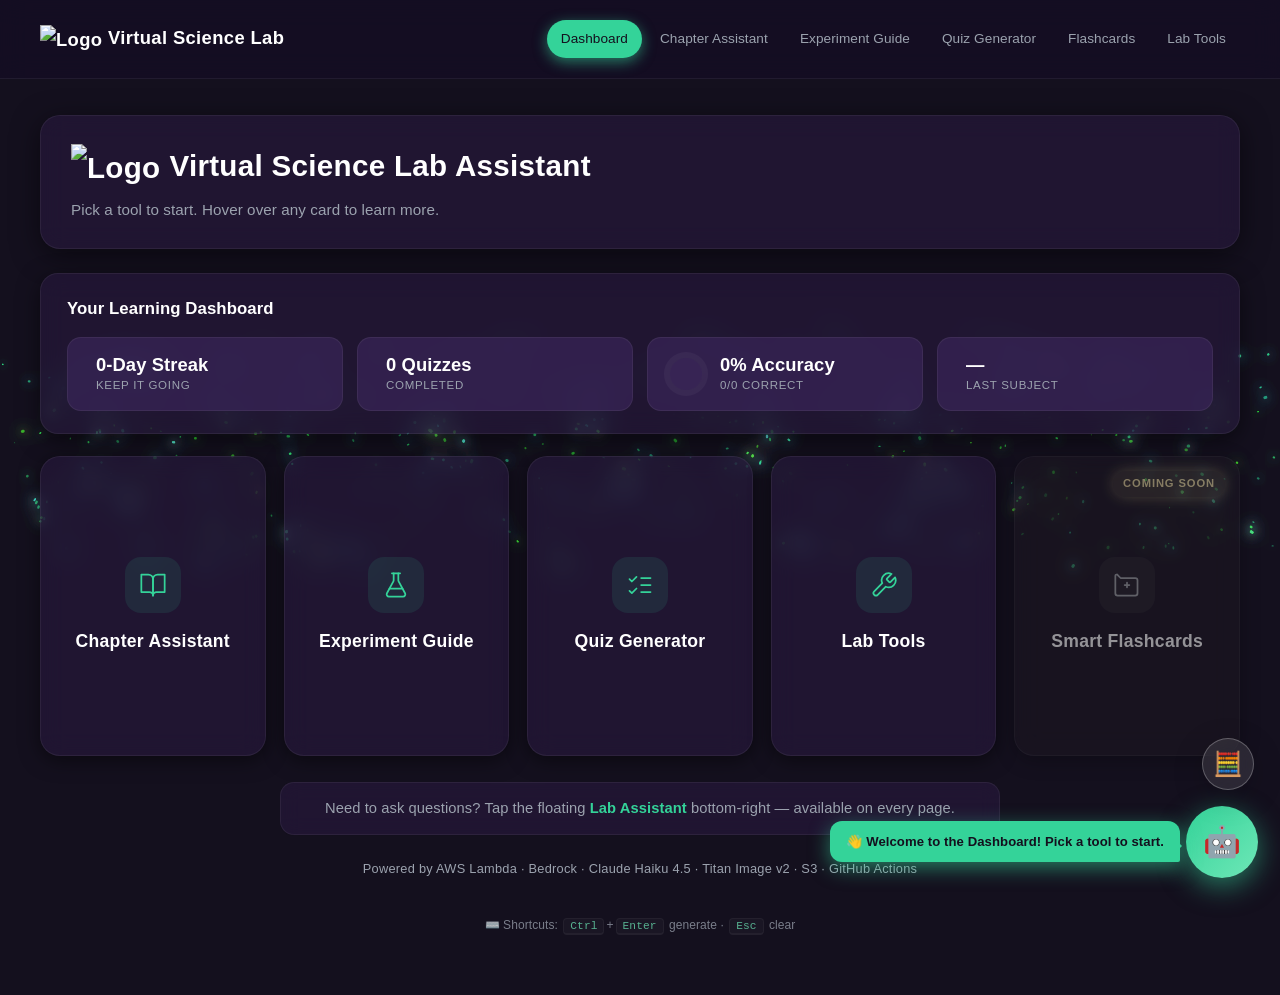
==== frontend/index.html @ 5e99f207 "litte bit changing" ====
<!DOCTYPE html>
<html lang="en">
<head>
  <meta charset="UTF-8" />
  <meta name="viewport" content="width=device-width, initial-scale=1.0" />
  <title>Virtual Science Lab Assistant</title>
  <meta name="description" content="AI-powered science learning companion for Biology, Chemistry, Physics, and General Science." />
  <link rel="icon" href="LOGO.png" />
  <link rel="stylesheet" href="styles.css" />
  <link rel="stylesheet" href="global-chat.css" />
  <link rel="stylesheet" href="toolkit.css" />
  <link rel="stylesheet" href="flashcards.css" />
</head>
<body>

  <nav class="navbar">
    <div class="nav-inner">
      <a class="brand" href="welcome.html"><img src="LOGO.png" alt="Logo" style="height:1.5em;vertical-align:middle;margin-right:0.3em" />Virtual Science Lab</a>
      <div class="nav-links">
        <a class="nav-link active" href="index.html">Dashboard</a>
        <a class="nav-link" href="chapter.html">Chapter Assistant</a>
        <a class="nav-link" href="experiment.html">Experiment Guide</a>
        <a class="nav-link" href="quiz.html">Quiz Generator</a>
        <a class="nav-link" href="flashcards.html">Flashcards</a>
        <a class="nav-link" href="lab-tools.html">Lab Tools</a>
      </div>
    </div>
  </nav>

  <main class="page">
    <div class="page-header">
      <h1><img src="LOGO.png" alt="Logo" style="height:1.5em;vertical-align:middle;margin-right:0.3em" />Virtual Science Lab Assistant</h1>
      <p>Pick a tool to start. Hover over any card to learn more.</p>
    </div>

    <section class="progress-dashboard" id="progressDashboard"></section>

    <div class="tile-grid tile-grid-row">
      <a class="tile" href="chapter.html" data-desc="Generate a structured overview of the main chapters in Biology, Chemistry, Physics, or General Science.">
        <div class="tile-icon">
          <svg viewBox="0 0 24 24"><path d="M2 3h6a4 4 0 0 1 4 4v14a3 3 0 0 0-3-3H2z"/><path d="M22 3h-6a4 4 0 0 0-4 4v14a3 3 0 0 1 3-3h7z"/></svg>
        </div>
        <h3>Chapter Assistant</h3>
        <p></p>
      </a>

      <a class="tile" href="experiment.html" data-desc="Get a complete experiment guide with safety briefing. Optionally upload a reference document.">
        <div class="tile-icon">
          <svg viewBox="0 0 24 24"><path d="M14 2v6a2 2 0 0 0 .245.96l5.51 10.08A2 2 0 0 1 18 22H6a2 2 0 0 1-1.755-2.96l5.51-10.08A2 2 0 0 0 10 8V2"/><path d="M6.453 15h11.094"/><path d="M8.5 2h7"/></svg>
        </div>
        <h3>Experiment Guide</h3>
        <p></p>
      </a>

      <a class="tile" href="quiz.html" data-desc="AI-generated quizzes with outline refinement, strict JSON questions, and interactive grading.">
        <div class="tile-icon">
          <svg viewBox="0 0 24 24"><path d="m3 17 2 2 4-4"/><path d="m3 7 2 2 4-4"/><path d="M13 6h8"/><path d="M13 12h8"/><path d="M13 18h8"/></svg>
        </div>
        <h3>Quiz Generator</h3>
        <p></p>
      </a>

      <a class="tile" href="lab-tools.html" data-desc="Three tools in one: Safety Assistant, AI Image Generator, and What If scenario simulator.">
        <div class="tile-icon">
          <svg viewBox="0 0 24 24"><path d="M14.7 6.3a1 1 0 0 0 0 1.4l1.6 1.6a1 1 0 0 0 1.4 0l3.77-3.77a6 6 0 0 1-7.94 7.94l-6.91 6.91a2.12 2.12 0 0 1-3-3l6.91-6.91a6 6 0 0 1 7.94-7.94l-3.76 3.76z"/></svg>
        </div>
        <h3>Lab Tools</h3>
        <p></p>
      </a>

      <a class="tile" href="flashcards.html" id="flashTile" data-desc="AI-generated spaced repetition decks to lock science concepts into your long-term memory.">
        <span class="tile-badge tile-badge-coming" id="flashBadge">Coming Soon</span>
        <div class="tile-icon">
          <svg viewBox="0 0 24 24"><path d="M21 8a2 2 0 0 0-2-2H6.5L4 3.5A1 1 0 0 0 3 3a1 1 0 0 0-1 1v15a2 2 0 0 0 2 2h15a2 2 0 0 0 2-2z"/><path d="M14 12h-4"/><path d="M12 10v4"/></svg>
        </div>
        <h3>Smart Flashcards</h3>
        <p></p>
      </a>
    </div>

    <p class="footer-hint">
      Need to ask questions? Tap the floating <strong>Lab Assistant</strong> bottom-right — available on every page.
    </p>

    <div class="footer">
      Powered by AWS Lambda · Bedrock · Claude Haiku 4.5 · Titan Image v2 · S3 · GitHub Actions
    </div>
  </main>

  <script src="config.js"></script>
  <script src="progress.js"></script>
  <script src="common.js"></script>
  <script src="vortex.js"></script>
  <script src="global-chat.js"></script>
  <script src="toolkit.js"></script>
  <script>
    document.addEventListener('DOMContentLoaded', () => {
      renderProgressDashboard('progressDashboard');

      // Toggle the Smart Flashcards tile based on backend deployment status
      const tile = document.getElementById('flashTile');
      const badge = document.getElementById('flashBadge');
      const live = window.STREAM_URLS && window.STREAM_URLS.flashcard_generator
                && !window.STREAM_URLS.flashcard_generator.startsWith('__URL_');
      if (tile && !live) {
        tile.classList.add('tile-locked');
        tile.setAttribute('href', '#');
        tile.addEventListener('click', (e) => {
          e.preventDefault();
          showToast('Flashcards backend not yet deployed', 'info');
        });
        if (badge) {
          badge.textContent = 'Coming Soon';
          badge.classList.add('tile-badge-coming');
        }
      } else if (tile && live) {
        tile.classList.remove('tile-locked');
        if (badge) badge.remove();   // delete the badge node entirely when backend is live
      }

      // Typewriter hover effect on tile descriptions
      document.querySelectorAll('.tile').forEach(tile => {
        const p = tile.querySelector('p');
        const desc = tile.dataset.desc || '';
        let typingTimer = null;
        let charIdx = 0;

        tile.addEventListener('mouseenter', () => {
          clearInterval(typingTimer);
          charIdx = 0;
          p.textContent = '';
          p.classList.add('typing');
          typingTimer = setInterval(() => {
            if (charIdx >= desc.length) {
              clearInterval(typingTimer);
              p.classList.remove('typing');
              return;
            }
            p.textContent += desc[charIdx++];
          }, 18);
        });
        tile.addEventListener('mouseleave', () => {
          clearInterval(typingTimer);
          p.classList.remove('typing');
          p.textContent = '';
        });
      });
    });
  </script>
</body>
</html>
---- frontend/styles.css ----
/* ─── Color palette ──────────────────────────────────────────────────
 *  Single dark theme. Subject selectors swap the ACCENT color only;
 *  base surfaces stay neutral so layout reads consistently across
 *  Biology / Chemistry / Physics. The Vortex carries the per-subject
 *  color via its hue.
 * ─────────────────────────────────────────────────────────────── */

:root,
[data-subject="Biology"] {
  --c-accent:        #34d399;
  --c-accent-2:      #6ee7b7;
  --c-accent-rgb:    52, 211, 153;
  --c-accent-soft:   rgba(52, 211, 153, 0.10);
  --c-accent-glow:   rgba(52, 211, 153, 0.55);
}
[data-subject="Chemistry"] {
  --c-accent:        #c084fc;
  --c-accent-2:      #d8b4fe;
  --c-accent-rgb:    192, 132, 252;
  --c-accent-soft:   rgba(192, 132, 252, 0.10);
  --c-accent-glow:   rgba(192, 132, 252, 0.55);
}
[data-subject="Physics"] {
  --c-accent:        #60a5fa;
  --c-accent-2:      #93c5fd;
  --c-accent-rgb:    96, 165, 250;
  --c-accent-soft:   rgba(96, 165, 250, 0.10);
  --c-accent-glow:   rgba(96, 165, 250, 0.55);
}

[data-subject="Science"] {
  --c-accent:        #fbbf24;
  --c-accent-2:      #fcd34d;
  --c-accent-rgb:    251, 191, 36;
  --c-accent-soft:   rgba(251, 191, 36, 0.10);
  --c-accent-glow:   rgba(251, 191, 36, 0.55);
}

/* Universal dark surfaces. */
:root {
  --c-bg-page:        #14101e;
  --c-bg-glass:       rgba(42, 27, 66, 0.55);
  --c-bg-glass-2:     rgba(56, 36, 86, 0.75);
  --c-input-bg:       rgba(255, 255, 255, 0.04);
  --c-input-bg-focus: rgba(255, 255, 255, 0.07);
  --c-border:         rgba(255, 255, 255, 0.06);
  --c-border-strong:  rgba(255, 255, 255, 0.12);
  --c-text:           #f3f4f6;
  --c-text-strong:    #ffffff;
  --c-muted:          #9ca3af;
  --c-shadow:         rgba(0, 0, 0, 0.50);
  --c-shadow-strong:  rgba(0, 0, 0, 0.65);

  --c-success-bg:     rgba(52, 211, 153, 0.12);
  --c-success-fg:     #6ee7b7;
  --c-error-bg:       rgba(248, 113, 113, 0.12);
  --c-error-fg:       #fca5a5;
  --c-warning-bg:     rgba(251, 191, 36, 0.12);
  --c-warning-fg:     #fcd34d;

  /* Legacy aliases — keep older selectors working unchanged. */
  --c-primary:        var(--c-accent);
  --c-primary-light:  var(--c-accent-2);
  --c-primary-rgb:    var(--c-accent-rgb);
  --c-card-bg:        var(--c-bg-glass);
  --c-card-border:    var(--c-border);
  --c-deep-green:     var(--c-accent);
  --c-yellow-green:   var(--c-accent-2);
  --c-cream:          var(--c-bg-glass-2);
  --c-soft-green:     var(--c-bg-glass-2);
  --c-white:          #ffffff;
}

* { box-sizing: border-box; margin: 0; padding: 0; }

html, body {
  font-family: -apple-system, BlinkMacSystemFont, "Segoe UI", "Inter", Roboto, sans-serif;
  color: var(--c-text);
  background: var(--c-bg-page);
  min-height: 100vh;
  line-height: 1.6;
  letter-spacing: 0.005em;
  -webkit-font-smoothing: antialiased;
  -moz-osx-font-smoothing: grayscale;
}

a { color: var(--c-accent); text-decoration: none; }
a:hover { color: var(--c-accent-2); }

/* ─── Floating subject icons ─────────────────────────────────────────── */
.floating-icon {
  position: fixed;
  font-size: 2rem;
  opacity: 0.06;
  pointer-events: none;
  z-index: 0;
  animation: float 22s ease-in-out infinite;
  user-select: none;
}
@keyframes float {
  0%, 100% { transform: translateY(0)    rotate(0deg); }
  25%      { transform: translateY(-30px) rotate(5deg); }
  50%      { transform: translateY(-15px) rotate(-3deg); }
  75%      { transform: translateY(-40px) rotate(8deg); }
}

/* ─── Vortex particle background ─────────────────────────────────────── */
#vortex-canvas {
  position: fixed;
  inset: 0;
  width: 100vw;
  height: 100vh;
  z-index: 0;
  pointer-events: none;
  background: transparent;
  opacity: 0.85;
  mix-blend-mode: lighten;
  transition: opacity 0.6s ease;
}
@media (max-width: 600px) { #vortex-canvas { opacity: 0.5; } }
@media print              { #vortex-canvas { display: none !important; } }

/* ─── Navbar ─────────────────────────────────────────────────────────── */
.navbar {
  background: rgba(20, 13, 38, 0.65);
  backdrop-filter: blur(14px);
  -webkit-backdrop-filter: blur(14px);
  border-bottom: 1px solid var(--c-border);
  position: sticky;
  top: 0;
  z-index: 100;
}
.nav-inner {
  width: 100%;
  max-width: 100%;
  padding: 20px 40px;
  display: flex;
  align-items: center;
  justify-content: space-between;
  gap: 14px;
  flex-wrap: wrap;
}
.brand {
  font-weight: 700;
  font-size: 1.15rem;
  color: var(--c-text-strong);
  letter-spacing: 0.02em;
  text-decoration: none;
  cursor: pointer;
  transition: color 0.2s, transform 0.2s;
}
.brand:hover {
  color: var(--c-accent);
  text-decoration: none;
  transform: scale(1.03);
}
.nav-links {
  display: flex;
  gap: 4px;
  flex-wrap: wrap;
  align-items: center;
  margin-left: auto;
}
.nav-link {
  padding: 8px 14px;
  border-radius: 999px;
  font-size: 0.85rem;
  font-weight: 500;
  color: var(--c-muted);
  background: transparent;
  transition: background 0.2s, color 0.2s;
}
.nav-link:hover {
  background: var(--c-bg-glass-2);
  color: var(--c-text-strong);
  text-decoration: none;
}
.nav-link.active {
  background: var(--c-accent);
  color: #14101e;
  box-shadow: 0 4px 14px var(--c-accent-glow);
}

/* ─── Page container & header ────────────────────────────────────────── */
.page {
  max-width: 1400px;
  margin: 0 auto;
  padding: 36px 40px 60px;
  position: relative;
  z-index: 1;
}
.page-header {
  background: var(--c-bg-glass);
  backdrop-filter: blur(12px);
  -webkit-backdrop-filter: blur(12px);
  border-radius: 20px;
  padding: 26px 30px;
  margin-bottom: 24px;
  border: 1px solid var(--c-border);
  box-shadow: 0 6px 28px var(--c-shadow);
}
.page-header h1 {
  font-size: 1.85rem;
  color: var(--c-text-strong);
  font-weight: 700;
  letter-spacing: 0.01em;
  margin-bottom: 6px;
}
.page-header p { color: var(--c-muted); font-size: 0.95rem; }

/* ─── Cards & form ──────────────────────────────────────────────────── */
.card {
  background: var(--c-bg-glass);
  backdrop-filter: blur(12px);
  -webkit-backdrop-filter: blur(12px);
  border-radius: 18px;
  padding: 24px;
  margin-bottom: 18px;
  box-shadow: 0 4px 20px var(--c-shadow);
  border: 1px solid var(--c-border);
  transition: border-color 0.3s ease;
}
.card:hover { border-color: rgba(var(--c-accent-rgb), 0.30); }
.card h2 {
  font-size: 1.1rem;
  color: var(--c-text-strong);
  font-weight: 600;
  letter-spacing: 0.01em;
  margin-bottom: 14px;
}

label {
  display: block;
  font-size: 0.72rem;
  font-weight: 600;
  color: var(--c-muted);
  margin: 14px 0 6px;
  text-transform: uppercase;
  letter-spacing: 0.06em;
}
.input {
  width: 100%;
  padding: 12px 14px;
  border: 1px solid var(--c-border);
  border-radius: 12px;
  background: var(--c-input-bg);
  font-size: 0.93rem;
  font-family: inherit;
  color: var(--c-text);
  outline: none;
  transition: border-color 0.2s, box-shadow 0.2s, background 0.2s;
}
.input:focus {
  border-color: var(--c-accent);
  background: var(--c-input-bg-focus);
  box-shadow: 0 0 0 3px var(--c-accent-soft);
}
.input::placeholder { color: rgba(255, 255, 255, 0.30); }
select.input { cursor: pointer; }

/* Native <option> elements ignore most CSS but accept background-color and
   color in modern Chrome / Firefox / Safari. Without these overrides the
   browser falls back to the OS-level light dropdown which is unreadable
   over our dark theme (text is white on white). */
.input option,
select option {
  background-color: #1f1330;
  color: var(--c-text);
  padding: 6px 10px;
}
.input option:checked,
select option:checked,
.input option:hover,
select option:hover {
  background-color: var(--c-accent);
  color: #14101e;
}

/* ─── Buttons ────────────────────────────────────────────────────────── */
.btn {
  border: none;
  cursor: pointer;
  padding: 12px 22px;
  font-size: 0.92rem;
  font-weight: 600;
  letter-spacing: 0.02em;
  border-radius: 12px;
  font-family: inherit;
  display: inline-flex;
  align-items: center;
  justify-content: center;
  gap: 8px;
  position: relative;
  overflow: hidden;
  transition: transform 0.15s, box-shadow 0.25s, background 0.2s, border-color 0.2s, color 0.2s;
}
.btn-primary {
  background: linear-gradient(135deg, var(--c-accent-2), var(--c-accent));
  color: #14101e;
  box-shadow: 0 4px 14px var(--c-accent-glow);
}
.btn-primary:hover {
  transform: translateY(-2px);
  box-shadow: 0 10px 30px var(--c-accent-glow);
}
.btn-primary:active { transform: translateY(0); }
.btn-primary:hover .btn-icon { animation: pulse 0.6s ease; }

.btn-ghost {
  background: transparent;
  border: 1px solid var(--c-border-strong);
  color: var(--c-text);
}
.btn-ghost:hover {
  background: var(--c-accent-soft);
  border-color: rgba(var(--c-accent-rgb), 0.50);
  color: var(--c-accent);
}
.btn-ghost:hover .btn-icon-rotate { animation: spin360 0.5s ease; }
.btn-ghost:hover .btn-icon-trash  { animation: shake 0.5s ease; }
.btn-send:hover .btn-icon-plane   { animation: flyOut 0.6s forwards; }

.btn:disabled {
  opacity: 0.55;
  cursor: not-allowed;
  transform: none !important;
  box-shadow: none !important;
}

.btn-icon {
  display: inline-flex;
  width: 18px;
  height: 18px;
  flex: 0 0 18px;
  vertical-align: middle;
  transition: transform 0.2s ease;
}
.btn-icon svg { width: 100%; height: 100%; }

.btn-spinner {
  display: inline-block;
  width: 16px;
  height: 16px;
  border: 2px solid rgba(0, 0, 0, 0.25);
  border-top-color: rgba(0, 0, 0, 0.85);
  border-radius: 50%;
  animation: spin 0.8s linear infinite;
  vertical-align: middle;
}
.btn-ghost .btn-spinner {
  border-color: rgba(var(--c-accent-rgb), 0.30);
  border-top-color: var(--c-accent);
}

@keyframes pulse {
  0%   { transform: scale(1); }
  50%  { transform: scale(1.25); }
  100% { transform: scale(1); }
}
@keyframes spin360 { to { transform: rotate(360deg); } }
@keyframes shake {
  0%, 100% { transform: translateX(0); }
  25% { transform: translateX(-3px) rotate(-8deg); }
  75% { transform: translateX(3px) rotate(8deg); }
}
@keyframes flyOut {
  0%   { transform: translateX(0) translateY(0); opacity: 1; }
  100% { transform: translateX(20px) translateY(-10px); opacity: 0; }
}

.btn-row { display: flex; gap: 10px; flex-wrap: wrap; margin-top: 6px; }

/* ─── Dropzone ───────────────────────────────────────────────────────── */
.dropzone {
  border: 2px dashed var(--c-border-strong);
  border-radius: 14px;
  padding: 28px 16px;
  text-align: center;
  background: var(--c-input-bg);
  cursor: pointer;
  transition: border-color 0.2s, background 0.2s;
}
.dropzone:hover, .dropzone.dragover {
  border-color: var(--c-accent);
  background: var(--c-accent-soft);
}
.dropzone p { color: var(--c-text); font-weight: 600; }
.dropzone small { color: var(--c-muted); font-size: 0.78rem; }
.file-info {
  margin-top: 10px;
  font-size: 0.85rem;
  color: var(--c-accent-2);
  font-weight: 500;
}

/* ─── Output panel ───────────────────────────────────────────────────── */
.output-panel {
  background: var(--c-bg-glass);
  border: 1px solid var(--c-border);
  border-radius: 14px;
  padding: 20px;
  font-size: 0.93rem;
  color: var(--c-text);
  line-height: 1.7;
  word-wrap: break-word;
}
.text-panel {
  min-height: 280px;
  max-height: 60vh;
  overflow-y: auto;
}
.text-panel::-webkit-scrollbar { width: 6px; }
.text-panel::-webkit-scrollbar-track { background: transparent; }
.text-panel::-webkit-scrollbar-thumb { background: var(--c-border-strong); border-radius: 8px; }
.text-panel::-webkit-scrollbar-thumb:hover { background: var(--c-accent); }

.placeholder { color: var(--c-muted); font-style: italic; opacity: 0.75; }

/* Markdown lines (streaming) */
.md-line {
  display: block;
  opacity: 0;
  animation: fadeIn 0.25s ease forwards;
  margin: 2px 0;
  white-space: pre-wrap;
}
@keyframes fadeIn { to { opacity: 1; } }
.md-line.h1 { font-size: 1.3rem;  font-weight: 700; color: var(--c-text-strong); margin: 16px 0 6px; }
.md-line.h2 { font-size: 1.12rem; font-weight: 700; color: var(--c-text-strong); margin: 12px 0 4px; }
.md-line.h3 { font-size: 1rem;    font-weight: 600; color: var(--c-accent-2);    margin: 10px 0 4px; }
.md-line.bullet { padding-left: 18px; position: relative; }
.md-line.bullet::before { content: "•"; color: var(--c-accent); font-weight: 700; position: absolute; left: 4px; }
.md-line.numbered { padding-left: 6px; }
.md-line.hr { border-top: 1px solid var(--c-border); margin: 14px 0; height: 0; }
.md-line code {
  background: var(--c-input-bg);
  padding: 2px 6px;
  border-radius: 4px;
  font-size: 0.88em;
  color: var(--c-accent-2);
  font-family: ui-monospace, "SF Mono", Menlo, Consolas, monospace;
}
.md-line strong { font-weight: 700; color: var(--c-accent-2); }
.md-line em     { font-style: italic; color: var(--c-text); }

.streaming-cursor {
  display: inline-block;
  width: 7px;
  height: 1em;
  background: var(--c-accent);
  vertical-align: middle;
  margin-left: 2px;
  animation: blink 1s steps(1) infinite;
}
@keyframes blink { 50% { opacity: 0; } }

.spinner {
  display: inline-block;
  width: 16px;
  height: 16px;
  border: 2px solid rgba(255, 255, 255, 0.10);
  border-top-color: var(--c-accent);
  border-radius: 50%;
  animation: spin 0.8s linear infinite;
  vertical-align: middle;
  margin-right: 8px;
}
@keyframes spin { to { transform: rotate(360deg); } }
.error-msg {
  color: var(--c-error-fg);
  background: var(--c-error-bg);
  padding: 12px 14px;
  border-radius: 10px;
  margin-top: 8px;
  font-size: 0.88rem;
  border: 1px solid rgba(248, 113, 113, 0.30);
}

/* ─── Loading skeleton ───────────────────────────────────────────────── */
.skeleton {
  display: flex;
  flex-direction: column;
  gap: 10px;
  padding: 4px 0;
}
.skeleton-line {
  height: 12px;
  border-radius: 6px;
  background: linear-gradient(90deg,
    rgba(var(--c-accent-rgb), 0.06) 25%,
    rgba(var(--c-accent-rgb), 0.20) 50%,
    rgba(var(--c-accent-rgb), 0.06) 75%);
  background-size: 200% 100%;
  animation: shimmer 1.5s ease infinite;
}
.skeleton-line.title { height: 20px; width: 45%; margin-bottom: 6px; }
.skeleton-line.short { width: 65%; }
.skeleton-line.medium { width: 85%; }
.skeleton-line.long  { width: 100%; }
@keyframes shimmer {
  0%   { background-position: 200% 0; }
  100% { background-position: -200% 0; }
}

/* Quiz hidden answers (legacy fallback) */
.answer-hidden .answer-line,
.answer-hidden .explanation-line {
  filter: blur(5px);
  user-select: none;
}

/* ─── Interactive Quiz UI ────────────────────────────────────────────── */
.quiz-scoreboard {
  display: flex;
  align-items: center;
  justify-content: space-between;
  flex-wrap: wrap;
  gap: 10px;
  background: var(--c-bg-glass-2);
  border: 1px solid var(--c-border);
  border-radius: 14px;
  padding: 14px 18px;
  margin-bottom: 14px;
  font-weight: 600;
}
.quiz-scoreboard .score-label { color: var(--c-text-strong); font-size: 0.95rem; }
.quiz-scoreboard .score-stars { font-size: 1.05rem; letter-spacing: 2px; }

.quiz-question {
  background: var(--c-bg-glass);
  border: 1px solid var(--c-border);
  border-radius: 14px;
  padding: 18px 20px;
  margin-bottom: 14px;
  box-shadow: 0 2px 12px var(--c-shadow);
  transition: border-color 0.3s, transform 0.2s;
}
.quiz-question:hover { border-color: rgba(var(--c-accent-rgb), 0.20); }

.quiz-q-title {
  font-weight: 600;
  color: var(--c-text-strong);
  margin-bottom: 12px;
  font-size: 0.98rem;
}
.quiz-options { display: flex; flex-direction: column; gap: 8px; }
.quiz-option {
  display: flex;
  align-items: flex-start;
  gap: 10px;
  width: 100%;
  text-align: left;
  background: var(--c-input-bg);
  border: 1.5px solid var(--c-border);
  border-radius: 12px;
  padding: 12px 16px;
  cursor: pointer;
  font-family: inherit;
  font-size: 0.92rem;
  color: var(--c-text);
  transition: background 0.2s, border-color 0.2s, transform 0.1s;
}
.quiz-option:hover:not(:disabled) {
  background: var(--c-accent-soft);
  border-color: var(--c-accent);
  transform: translateX(2px);
}
.quiz-option:disabled { cursor: default; }
.quiz-option .opt-letter {
  font-weight: 700;
  color: var(--c-accent);
  width: 22px;
  flex: 0 0 22px;
}
.quiz-option.correct {
  background: var(--c-success-bg);
  border-color: var(--c-success-fg);
  color: var(--c-success-fg);
  animation: correctPop 0.5s ease;
}
.quiz-option.correct .opt-letter { color: var(--c-success-fg); }
.quiz-option.incorrect {
  background: var(--c-error-bg);
  border-color: var(--c-error-fg);
  color: var(--c-error-fg);
  animation: shakeBox 0.4s ease;
}
.quiz-option.incorrect .opt-letter { color: var(--c-error-fg); }
/* During answering: selected but not yet graded */
.quiz-option.selected {
  background: var(--c-accent-soft);
  border-color: var(--c-accent);
  color: var(--c-accent-2);
  font-weight: 600;
}
.quiz-option.selected .opt-letter { color: var(--c-accent); }
.quiz-option.disabled {
  cursor: default;
  pointer-events: none;
  opacity: 0.85;
}
.quiz-option.reveal {
  background: var(--c-success-bg);
  border-color: var(--c-success-fg);
  color: var(--c-success-fg);
  font-weight: 600;
}
/* Result phase: question cards with a subtle left border */
.quiz-question.result-correct { border-left: 4px solid var(--c-success-fg); }
.quiz-question.result-incorrect { border-left: 4px solid var(--c-error-fg); }
@keyframes correctPop {
  0%   { transform: scale(1); }
  40%  { transform: scale(1.04); }
  100% { transform: scale(1); }
}
@keyframes shakeBox {
  0%, 100% { transform: translateX(0); }
  25% { transform: translateX(-6px); }
  75% { transform: translateX(6px); }
}

.quiz-explanation {
  margin-top: 10px;
  padding: 12px 14px;
  background: var(--c-input-bg);
  border-left: 3px solid var(--c-accent);
  border-radius: 8px;
  font-size: 0.88rem;
  color: var(--c-text);
  line-height: 1.6;
}

/* Quiz keyword highlighting — bold terms glow in accent color */
.quiz-question strong,
.quiz-explanation strong,
.quiz-q-title strong,
.quiz-option strong {
  font-weight: 700;
  color: var(--c-accent-2);
  text-shadow: 0 0 6px var(--c-accent-glow);
}

/* Quiz progress bar */
.quiz-progress-bar {
  position: relative;
  height: 8px;
  background: var(--c-input-bg);
  border-radius: 6px;
  margin-bottom: 18px;
  overflow: hidden;
}
.quiz-progress-bar .progress-fill {
  height: 100%;
  background: linear-gradient(90deg, var(--c-accent-2), var(--c-accent));
  border-radius: 6px;
  transition: width 0.3s ease;
}
.quiz-progress-bar .progress-label {
  position: absolute;
  right: 0;
  top: 12px;
  font-size: 0.75rem;
  color: var(--c-muted);
}

/* Quiz history items */
.quiz-history-item {
  display: flex;
  align-items: center;
  gap: 14px;
  flex-wrap: wrap;
  padding: 14px 16px;
  background: var(--c-bg-glass-2);
  border: 1px solid var(--c-border);
  border-radius: 12px;
  margin-bottom: 10px;
}
.quiz-history-item .history-meta {
  flex: 1;
  display: flex;
  flex-direction: column;
  gap: 2px;
}
.quiz-history-item .history-meta span { font-size: 0.78rem; color: var(--c-muted); }
.quiz-history-item .history-score { text-align: right; }
.quiz-history-item .score-good { color: var(--c-success-fg); font-weight: 700; }
.quiz-history-item .score-warn { color: var(--c-warning-fg); font-weight: 700; }
.quiz-history-item .history-status { display: block; font-size: 0.72rem; color: var(--c-muted); text-transform: uppercase; }
.btn-sm { padding: 8px 14px; font-size: 0.82rem; }

.particle {
  position: fixed;
  width: 8px;
  height: 8px;
  pointer-events: none;
  border-radius: 50%;
  z-index: 9999;
  animation: particleBurst 0.9s ease-out forwards;
}
@keyframes particleBurst {
  0%   { opacity: 1; transform: translate(0,0) scale(1); }
  100% { opacity: 0; transform: translate(var(--dx), var(--dy)) scale(0.4); }
}

.quiz-summary {
  margin-top: 16px;
  padding: 24px;
  background: var(--c-bg-glass);
  border: 1px solid var(--c-border);
  border-radius: 18px;
  text-align: center;
  animation: fadeIn 0.5s ease forwards;
}
.quiz-summary h3 {
  color: var(--c-text-strong);
  font-size: 1.3rem;
  font-weight: 700;
  margin-bottom: 14px;
}
.quiz-summary .summary-row {
  display: flex;
  align-items: center;
  justify-content: center;
  gap: 28px;
  flex-wrap: wrap;
  margin-top: 8px;
}
.circular-progress {
  --pct: 0;
  --col: var(--c-accent);
  width: 120px;
  height: 120px;
  border-radius: 50%;
  background: conic-gradient(var(--col) calc(var(--pct) * 1%), var(--c-input-bg) 0);
  display: flex;
  align-items: center;
  justify-content: center;
  position: relative;
  transition: background 1s ease;
}
.circular-progress::before {
  content: '';
  position: absolute;
  inset: 10px;
  border-radius: 50%;
  background: var(--c-bg-page);
}
.circular-progress span {
  position: relative;
  font-size: 1.5rem;
  font-weight: 700;
  color: var(--c-text-strong);
}
.summary-grade {
  font-size: 3rem;
  font-weight: 800;
  color: var(--c-accent);
  line-height: 1;
}
.summary-meta { color: var(--c-muted); font-size: 0.9rem; margin-top: 8px; }
.summary-best {
  margin-top: 12px;
  font-size: 0.86rem;
  color: var(--c-muted);
}
.summary-best strong { color: var(--c-accent-2); }

/* ─── Chat ───────────────────────────────────────────────────────────── */
.chat-panel {
  background: var(--c-bg-glass);
  border: 1px solid var(--c-border);
  border-radius: 14px;
  padding: 18px;
  margin-bottom: 12px;
  min-height: 280px;
  max-height: 520px;
  overflow-y: auto;
  display: flex;
  flex-direction: column;
  gap: 10px;
}
.chat-bubble {
  padding: 12px 16px;
  border-radius: 16px;
  max-width: 86%;
  font-size: 0.93rem;
  line-height: 1.55;
  word-wrap: break-word;
}
.chat-bubble.user {
  background: linear-gradient(135deg, var(--c-accent-2), var(--c-accent));
  color: #14101e;
  align-self: flex-end;
  border-bottom-right-radius: 4px;
}
.chat-bubble.bot {
  background: var(--c-bg-glass-2);
  color: var(--c-text);
  align-self: flex-start;
  border-bottom-left-radius: 4px;
  border: 1px solid var(--c-border);
}
.chat-input-row { display: flex; gap: 8px; align-items: stretch; }
.chat-input-row .input { flex: 1; }

/* ─── Landing-page tile grid (FeatureCard pattern) ──────────────────── */
.tile-grid {
  display: grid;
  grid-template-columns: repeat(auto-fit, minmax(280px, 1fr));
  gap: 20px;
}
.tile-grid.tile-grid-row {
  grid-template-columns: repeat(5, 1fr);
  gap: 18px;
}
@media (max-width: 1100px) {
  .tile-grid.tile-grid-row { grid-template-columns: repeat(2, 1fr); }
}
@media (max-width: 600px) {
  .tile-grid.tile-grid-row { grid-template-columns: 1fr; }
}
.tile {
  background: var(--c-bg-glass);
  backdrop-filter: blur(12px);
  -webkit-backdrop-filter: blur(12px);
  border-radius: 20px;
  padding: 48px 32px;
  min-height: 300px;
  text-decoration: none;
  color: inherit;
  border: 1px solid var(--c-border);
  box-shadow: 0 4px 20px var(--c-shadow);
  display: flex;
  flex-direction: column;
  align-items: center;
  justify-content: center;
  text-align: center;
  cursor: pointer;
  transition: border-color 0.3s, background 0.3s, transform 0.3s, box-shadow 0.3s;
  position: relative;
  overflow: hidden;
}
.tile::after {
  content: '';
  position: absolute;
  inset: 0;
  border-radius: inherit;
  background: radial-gradient(ellipse at 0% 0%, var(--c-accent-soft), transparent 60%);
  opacity: 0;
  transition: opacity 0.4s;
  pointer-events: none;
}
.tile:hover {
  transform: translateY(-4px);
  border-color: rgba(var(--c-accent-rgb), 0.35);
  background: var(--c-bg-glass-2);
  box-shadow: 0 14px 40px var(--c-shadow-strong);
  text-decoration: none;
}
.tile:hover::after { opacity: 1; }

/* Icon container */
.tile-icon {
  width: 56px;
  height: 56px;
  border-radius: 16px;
  background: var(--c-accent-soft);
  color: var(--c-accent);
  display: flex;
  align-items: center;
  justify-content: center;
  font-size: 1.8rem;
  margin-bottom: 14px;
  transition: transform 0.4s ease, color 0.3s, filter 0.3s ease, margin-bottom 0.4s ease;
}
.tile-icon svg {
  width: 28px;
  height: 28px;
  stroke: currentColor;
  fill: none;
  stroke-width: 1.5;
  stroke-linecap: round;
  stroke-linejoin: round;
}
.tile:hover .tile-icon {
  transform: scale(1.1) translateY(-4px);
  color: var(--c-accent-2);
  filter: drop-shadow(0 0 14px var(--c-accent-glow));
  margin-bottom: 10px;
}

/* Title — starts centered, shifts up on hover */
.tile h3 {
  font-size: 1.1rem;
  color: var(--c-text-strong);
  font-weight: 600;
  letter-spacing: 0.015em;
  margin-bottom: 0;
  transition: transform 0.4s ease, margin-bottom 0.4s ease;
}
.tile:hover h3 {
  transform: translateY(-6px);
  margin-bottom: 10px;
}

/* Description — hidden by default, revealed on hover with typewriter effect */
.tile p {
  font-size: 0.86rem;
  color: var(--c-muted);
  line-height: 1.55;
  max-height: 0;
  opacity: 0;
  overflow: hidden;
  transition: max-height 0.4s ease, opacity 0.3s ease 0.1s;
}
.tile:hover p {
  max-height: 80px;
  opacity: 1;
}
/* Typewriter — applied via JS class */
.tile p .typewriter {
  display: inline;
  border-right: 2px solid var(--c-accent);
  animation: typeCursor 0.7s steps(1) infinite;
}
@keyframes typeCursor {
  50% { border-color: transparent; }
}

.footer {
  text-align: center;
  padding: 24px 20px;
  color: var(--c-muted);
  font-size: 0.8rem;
  letter-spacing: 0.02em;
}

/* Inline hint pointing users to the floating Lab Assistant. Sits between
   the tile grid and the powered-by footer on the homepage. */
.footer-hint {
  text-align: center;
  font-size: 0.92rem;
  color: var(--c-muted);
  background: var(--c-bg-glass);
  border: 1px solid var(--c-border);
  border-radius: 14px;
  padding: 14px 22px;
  margin: 26px auto 0;
  max-width: 720px;
  backdrop-filter: blur(10px);
  -webkit-backdrop-filter: blur(10px);
}
.footer-hint strong { color: var(--c-accent); font-weight: 600; }

.shortcut-hint {
  text-align: center;
  font-size: 0.75rem;
  color: var(--c-muted);
  margin-top: 12px;
  opacity: 0.75;
}
.shortcut-hint kbd {
  background: var(--c-input-bg);
  border: 1px solid var(--c-border);
  border-bottom-width: 2px;
  border-radius: 4px;
  padding: 1px 6px;
  font-family: ui-monospace, Menlo, Consolas, monospace;
  font-size: 0.7rem;
  color: var(--c-accent-2);
  margin: 0 2px;
}

/* ─── Toast notifications ────────────────────────────────────────────── */
.toast-container {
  position: fixed;
  top: 80px;
  right: 20px;
  z-index: 10000;
  display: flex;
  flex-direction: column;
  gap: 10px;
  pointer-events: none;
}
.toast {
  pointer-events: auto;
  min-width: 260px;
  max-width: 360px;
  padding: 12px 14px;
  background: var(--c-bg-glass-2);
  backdrop-filter: blur(12px);
  -webkit-backdrop-filter: blur(12px);
  border: 1px solid var(--c-border);
  border-left: 3px solid var(--c-accent);
  border-radius: 12px;
  box-shadow: 0 8px 28px var(--c-shadow);
  display: flex;
  align-items: flex-start;
  gap: 10px;
  font-size: 0.9rem;
  color: var(--c-text);
  animation: toastSlideIn 0.28s ease-out;
}
.toast.toast-out { animation: toastSlideOut 0.28s ease-in forwards; }
.toast .toast-icon { font-size: 1.05rem; }
.toast .toast-msg { flex: 1; line-height: 1.45; }
.toast .toast-close {
  background: transparent;
  border: none;
  color: var(--c-muted);
  cursor: pointer;
  font-size: 1.05rem;
  padding: 0 2px;
  line-height: 1;
}
.toast.success { border-left-color: var(--c-success-fg); }
.toast.success .toast-msg { color: var(--c-success-fg); }
.toast.error   { border-left-color: var(--c-error-fg); }
.toast.error   .toast-msg { color: var(--c-error-fg); }
.toast.warning { border-left-color: var(--c-warning-fg); }
.toast.warning .toast-msg { color: var(--c-warning-fg); }

@keyframes toastSlideIn {
  from { transform: translateX(120%); opacity: 0; }
  to   { transform: translateX(0); opacity: 1; }
}
@keyframes toastSlideOut {
  from { transform: translateX(0); opacity: 1; }
  to   { transform: translateX(120%); opacity: 0; }
}

/* ─── Progress dashboard (homepage) ──────────────────────────────────── */
.progress-dashboard {
  background: var(--c-bg-glass);
  backdrop-filter: blur(12px);
  -webkit-backdrop-filter: blur(12px);
  border: 1px solid var(--c-border);
  border-radius: 18px;
  padding: 22px 26px;
  margin-bottom: 22px;
  box-shadow: 0 6px 22px var(--c-shadow);
}
.progress-dashboard h2 {
  font-size: 1.05rem;
  color: var(--c-text-strong);
  font-weight: 600;
  margin-bottom: 14px;
}
.progress-stats {
  display: grid;
  grid-template-columns: repeat(auto-fit, minmax(170px, 1fr));
  gap: 14px;
}
.progress-stat {
  background: var(--c-bg-glass-2);
  border: 1px solid var(--c-border);
  border-radius: 14px;
  padding: 14px 16px;
  display: flex;
  align-items: center;
  gap: 12px;
  transition: border-color 0.3s;
}
.progress-stat:hover { border-color: rgba(var(--c-accent-rgb), 0.30); }
.progress-stat .stat-emoji { font-size: 1.7rem; }
.progress-stat .stat-meta { display: flex; flex-direction: column; }
.progress-stat .stat-value { font-size: 1.15rem; font-weight: 700; color: var(--c-text-strong); line-height: 1.2; }
.progress-stat .stat-label { font-size: 0.72rem; color: var(--c-muted); text-transform: uppercase; letter-spacing: 0.06em; }
.streak-flame {
  filter: drop-shadow(0 0 6px rgba(255, 140, 0, 0.55));
  animation: flicker 1.4s ease-in-out infinite;
}
@keyframes flicker {
  0%, 100% { transform: scale(1)   rotate(-2deg); }
  50%      { transform: scale(1.08) rotate(2deg); }
}

.accuracy-pie {
  --pct: 0;
  width: 44px;
  height: 44px;
  border-radius: 50%;
  background: conic-gradient(var(--c-accent) calc(var(--pct) * 1%), var(--c-input-bg) 0);
  position: relative;
  flex: 0 0 44px;
}
.accuracy-pie::after {
  content: '';
  position: absolute;
  inset: 6px;
  background: var(--c-bg-glass-2);
  border-radius: 50%;
}

/* Responsive */
@media (max-width: 600px) {
  .page-header h1 { font-size: 1.45rem; }
  .nav-inner { padding: 10px 14px; }
  .page { padding: 22px 14px 40px; }
  .toast-container { right: 10px; left: 10px; }
  .toast { min-width: auto; }
}

/* ─── Print styles for PDF export ─────────────────────────────────────── */
@media print {
  html, body { background: #fff !important; color: #000 !important; }
  .navbar, .floating-icon, .toast-container,
  .btn-row, .dropzone, .shortcut-hint,
  .progress-dashboard, .quiz-scoreboard, .chat-input-row {
    display: none !important;
  }
  .page { max-width: 100%; padding: 0; }
  .page-header { background: none !important; border: none !important; box-shadow: none !important; padding: 0 0 12px; }
  .page-header h1, .card h2, .quiz-q-title,
  .md-line.h1, .md-line.h2, .md-line.h3 { color: #000 !important; }
  .card, .quiz-question, .quiz-summary, .chat-bubble,
  .chat-panel, .output-panel, .toast {
    background: #fff !important;
    border: 1px solid #ccc !important;
    box-shadow: none !important;
    color: #000 !important;
  }
  .md-line, .md-line strong, .md-line em, .quiz-explanation { color: #000 !important; }
  .quiz-option { background: #fff !important; color: #000 !important; }
  .quiz-option.correct   { background: #e6f7ea !important; color: #1b8a3a !important; }
  .quiz-option.incorrect { background: #ffe5e5 !important; color: #b00020 !important; }
  a { color: #000; text-decoration: none; }
}

/* ─── Lab Tools page ────────────────────────────────────────────────── */
.tab-bar {
  display: flex;
  flex-wrap: wrap;
  gap: 4px;
  background: var(--c-bg-glass);
  backdrop-filter: blur(12px);
  -webkit-backdrop-filter: blur(12px);
  border: 1px solid var(--c-border);
  border-radius: 16px;
  padding: 6px;
  margin-bottom: 18px;
  box-shadow: 0 4px 16px var(--c-shadow);
}
.tab-btn {
  flex: 1 1 auto;
  background: transparent;
  border: none;
  cursor: pointer;
  padding: 11px 16px;
  border-radius: 12px;
  font-family: inherit;
  font-size: 0.92rem;
  font-weight: 600;
  color: var(--c-muted);
  transition: background 0.2s, color 0.2s;
}
.tab-btn:hover { background: var(--c-accent-soft); color: var(--c-accent); }
.tab-btn.active {
  background: linear-gradient(135deg, var(--c-accent-2), var(--c-accent));
  color: #14101e;
  box-shadow: 0 4px 14px var(--c-accent-glow);
}

.tab-panel { display: none; animation: fadeIn 0.25s ease; }
.tab-panel.active { display: block; }

.output-split {
  display: grid;
  grid-template-columns: 3fr 2fr;
  gap: 14px;
}
.output-split.single-col { grid-template-columns: 1fr; }
@media (max-width: 820px) { .output-split { grid-template-columns: 1fr; } }
.output-text-col { min-width: 0; }
.output-image-col { min-width: 0; }

.image-output {
  background: var(--c-bg-glass);
  border: 1px solid var(--c-border);
  border-radius: 14px;
  padding: 16px;
  min-height: 280px;
  display: flex;
  flex-direction: column;
  align-items: center;
  justify-content: center;
  text-align: center;
}
.image-output .generated-image {
  max-width: 100%;
  max-height: 360px;
  border-radius: 12px;
  box-shadow: 0 4px 20px var(--c-shadow);
  object-fit: contain;
}
.image-caption {
  margin-top: 10px;
  font-size: 0.85rem;
  color: var(--c-muted);
  font-style: italic;
}
.image-placeholder { color: var(--c-muted); font-style: italic; opacity: 0.75; }
.image-skeleton {
  width: 100%;
  display: flex;
  flex-direction: column;
  align-items: center;
  gap: 10px;
}
.image-skeleton .shimmer-block {
  width: 100%;
  height: 240px;
  border-radius: 12px;
  background: linear-gradient(90deg,
    rgba(var(--c-accent-rgb), 0.06) 25%,
    rgba(var(--c-accent-rgb), 0.20) 50%,
    rgba(var(--c-accent-rgb), 0.06) 75%);
  background-size: 200% 100%;
  animation: shimmer 1.5s ease infinite;
}

.preset-grid {
  display: grid;
  grid-template-columns: repeat(2, 1fr);
  gap: 8px;
  margin-bottom: 8px;
}
@media (max-width: 600px) { .preset-grid { grid-template-columns: 1fr; } }
.preset-btn {
  background: var(--c-input-bg);
  border: 1.5px solid var(--c-border);
  color: var(--c-text);
  padding: 10px 12px;
  border-radius: 12px;
  font-family: inherit;
  font-size: 0.85rem;
  cursor: pointer;
  text-align: left;
  transition: background 0.2s, border-color 0.2s, transform 0.1s, color 0.2s;
}
.preset-btn:hover {
  background: var(--c-accent-soft);
  border-color: var(--c-accent);
  color: var(--c-accent-2);
  transform: translateX(2px);
}

.risk-badge {
  display: inline-block;
  padding: 3px 10px;
  border-radius: 999px;
  font-size: 0.78rem;
  font-weight: 700;
  letter-spacing: 0.04em;
  text-transform: uppercase;
}
.risk-badge.low      { background: var(--c-success-bg); color: var(--c-success-fg); }
.risk-badge.medium   { background: var(--c-warning-bg); color: var(--c-warning-fg); }
.risk-badge.high     { background: rgba(251, 146, 60, 0.18); color: #fdba74; }
.risk-badge.critical { background: var(--c-error-bg); color: var(--c-error-fg); }

@media print {
  .output-split { display: block; }
  .image-output { page-break-inside: avoid; border: 1px solid #ccc; }
  .tab-bar, .preset-grid { display: none !important; }
}

/* ─── Chapter Assistant: Card Grid + Modal ───────────────────────────── */
.chapter-grid {
  display: grid;
  grid-template-columns: repeat(5, 1fr);
  gap: 14px;
  padding: 4px 0;
  overflow-x: auto;
}
@media (max-width: 820px) {
  .chapter-grid {
    grid-template-columns: repeat(auto-fill, minmax(200px, 1fr));
  }
}

/* Subject-themed card colors — similar to subject accent but shifted
   lighter/warmer so they stand out from the setup card background. */
.chapter-card {
  border-radius: 16px;
  padding: 22px;
  cursor: pointer;
  color: #fff;
  transition: transform 0.2s, box-shadow 0.3s;
  animation: cardEntrance 0.4s ease both;
  position: relative;
  overflow: hidden;
  min-height: 140px;
  display: flex;
  flex-direction: column;
  justify-content: space-between;
}
/* Biology (default) — warm emerald / teal gradient */
.chapter-card {
  background: linear-gradient(135deg, #10b981, #059669);
  box-shadow: 0 4px 20px rgba(16, 185, 129, 0.25);
}
/* Chemistry — warm violet / purple gradient */
[data-subject="Chemistry"] .chapter-card {
  background: linear-gradient(135deg, #a855f7, #7c3aed);
  box-shadow: 0 4px 20px rgba(168, 85, 247, 0.25);
}
/* Physics — warm blue / indigo gradient */
[data-subject="Physics"] .chapter-card {
  background: linear-gradient(135deg, #3b82f6, #2563eb);
  box-shadow: 0 4px 20px rgba(59, 130, 246, 0.25);
}
/* Science (General) — warm amber / gold gradient */
[data-subject="Science"] .chapter-card {
  background: linear-gradient(135deg, #f59e0b, #d97706);
  box-shadow: 0 4px 20px rgba(245, 158, 11, 0.25);
}

.chapter-card::before {
  content: '';
  position: absolute;
  inset: 0;
  background: radial-gradient(ellipse at 30% 20%, rgba(255,255,255,0.15), transparent 60%);
  pointer-events: none;
}
.chapter-card:hover {
  transform: scale(1.03) translateY(-2px);
}
[data-subject="Biology"] .chapter-card:hover,
.chapter-card:hover {
  box-shadow: 0 10px 36px rgba(16, 185, 129, 0.40);
}
[data-subject="Chemistry"] .chapter-card:hover {
  box-shadow: 0 10px 36px rgba(168, 85, 247, 0.40);
}
[data-subject="Physics"] .chapter-card:hover {
  box-shadow: 0 10px 36px rgba(59, 130, 246, 0.40);
}
[data-subject="Science"] .chapter-card:hover {
  box-shadow: 0 10px 36px rgba(245, 158, 11, 0.40);
}

/* Cached indicator — subtle checkmark badge */
.chapter-card.cached::after {
  content: '✓';
  position: absolute;
  top: 10px;
  right: 12px;
  font-size: 0.75rem;
  background: rgba(255,255,255,0.25);
  width: 20px;
  height: 20px;
  border-radius: 50%;
  display: flex;
  align-items: center;
  justify-content: center;
}

.chapter-card-num {
  font-size: 0.72rem;
  font-weight: 700;
  text-transform: uppercase;
  letter-spacing: 0.08em;
  opacity: 0.8;
  margin-bottom: 6px;
}
.chapter-card-title {
  font-size: 1rem;
  font-weight: 700;
  margin-bottom: 8px;
  line-height: 1.3;
}
.chapter-card-desc {
  font-size: 0.78rem;
  opacity: 0.85;
  line-height: 1.5;
}
@keyframes cardEntrance {
  from { opacity: 0; transform: translateY(20px); }
  to   { opacity: 1; transform: translateY(0); }
}

/* Detail modal */
.chapter-modal-backdrop {
  position: fixed;
  inset: 0;
  background: rgba(0,0,0,0.5);
  backdrop-filter: blur(4px);
  -webkit-backdrop-filter: blur(4px);
  z-index: 5000;
  display: flex;
  align-items: center;
  justify-content: center;
  opacity: 0;
  transition: opacity 0.3s;
}
.chapter-modal-backdrop.show { opacity: 1; }
.chapter-modal {
  background: var(--c-bg-glass-2);
  backdrop-filter: blur(16px);
  -webkit-backdrop-filter: blur(16px);
  border: 1px solid var(--c-border);
  border-radius: 20px;
  padding: 30px 32px;
  width: 600px;
  max-width: calc(100vw - 40px);
  max-height: 75vh;
  overflow-y: auto;
  box-shadow: 0 24px 64px rgba(0,0,0,0.5);
  transform: scale(0.9);
  transition: transform 0.3s ease;
  position: relative;
  color: var(--c-text);
}
.chapter-modal-backdrop.show .chapter-modal { transform: scale(1); }
.chapter-modal-close {
  position: absolute;
  top: 14px;
  right: 14px;
  background: none;
  border: none;
  color: var(--c-muted);
  font-size: 1.3rem;
  cursor: pointer;
  width: 36px;
  height: 36px;
  border-radius: 50%;
  display: flex;
  align-items: center;
  justify-content: center;
  transition: color 0.2s, transform 0.2s, background 0.2s;
}
.chapter-modal-close:hover {
  color: #f87171;
  transform: rotate(90deg);
  background: rgba(248,113,113,0.12);
}
.chapter-modal h2 { font-size: 1.4rem; margin-bottom: 14px; }
.chapter-modal h3 { font-size: 1rem; color: var(--c-accent); margin: 16px 0 8px; font-weight: 600; }
.chapter-modal ul { padding-left: 20px; margin-bottom: 8px; }
.chapter-modal li { margin-bottom: 4px; font-size: 0.9rem; line-height: 1.55; }
.chapter-modal dl { margin-bottom: 8px; }
.chapter-modal dt { font-weight: 600; color: var(--c-accent-2); font-size: 0.9rem; margin-top: 8px; }
.chapter-modal dd { font-size: 0.85rem; color: var(--c-muted); margin-left: 0; padding-left: 12px; border-left: 2px solid var(--c-border); }

@media (max-width: 600px) {
  .chapter-grid { grid-template-columns: 1fr; }
  .chapter-modal { padding: 22px 18px; border-radius: 16px; }
}

/* ─── Homepage 5-card horizontal row ──────────────────────────────────── */
.tile-grid-row {
  grid-template-columns: repeat(5, 1fr);
  gap: 16px;
}
@media (max-width: 1100px) {
  .tile-grid-row { grid-template-columns: repeat(3, 1fr); }
}
@media (max-width: 700px) {
  .tile-grid-row { grid-template-columns: repeat(2, 1fr); }
}
@media (max-width: 460px) {
  .tile-grid-row { grid-template-columns: 1fr; }
}

/* Coming-soon / locked tile */
.tile-locked {
  opacity: 0.55;
  cursor: not-allowed;
  filter: grayscale(0.6);
}
.tile-locked:hover {
  opacity: 0.7;
  transform: none;
  border-color: var(--c-border);
  background: var(--c-bg-glass);
  box-shadow: 0 4px 20px var(--c-shadow);
}
.tile-locked:hover .tile-icon { transform: none; filter: none; color: var(--c-muted); }
.tile-locked .tile-icon { background: rgba(255,255,255,0.05); color: var(--c-muted); }

/* Typewriter caret on tile description */
.tile p.typing::after {
  content: '▍';
  color: var(--c-accent);
  animation: typeCursor 0.7s steps(1) infinite;
  margin-left: 1px;
}
@keyframes typeCursor {
  50% { opacity: 0; }
}

/* ─── Welcome page hero ──────────────────────────────────────────────── */
.welcome-hero {
  display: flex;
  align-items: center;
  justify-content: center;
  min-height: calc(100vh - 90px);
  text-align: center;
}
.welcome-content {
  max-width: 720px;
  padding: 40px 28px;
}
.welcome-icon {
  font-size: 4.5rem;
  margin-bottom: 18px;
  animation: floatY 3s ease-in-out infinite;
}
@keyframes floatY {
  0%, 100% { transform: translateY(0); }
  50%      { transform: translateY(-12px); }
}
.welcome-content h1 {
  font-size: 2.4rem;
  font-weight: 800;
  color: var(--c-text-strong);
  margin-bottom: 14px;
  letter-spacing: 0.01em;
}
.welcome-tagline {
  font-size: 1.05rem;
  color: var(--c-muted);
  margin-bottom: 30px;
  line-height: 1.7;
}
.welcome-features {
  display: flex;
  flex-direction: column;
  gap: 10px;
  margin-bottom: 36px;
  max-width: 480px;
  margin-left: auto;
  margin-right: auto;
}
.welcome-feature {
  background: var(--c-bg-glass);
  border: 1px solid var(--c-border);
  padding: 12px 18px;
  border-radius: 12px;
  font-size: 0.92rem;
  color: var(--c-text);
  text-align: left;
}
.welcome-cta {
  font-size: 1rem;
  padding: 14px 32px;
}
@media (max-width: 600px) {
  .welcome-content h1 { font-size: 1.7rem; }
}


/* ─── Experiment Guide: Node Map ──────────────────────────────────────── */
.confirm-summary {
  background: var(--c-bg-glass-2);
  border: 1px solid var(--c-border);
  border-left: 4px solid var(--c-accent);
  border-radius: 12px;
  padding: 16px 18px;
  font-size: 0.95rem;
  color: var(--c-text-strong);
  line-height: 1.55;
}
.confirm-summary .confirm-line {
  font-weight: 600;
  color: var(--c-text-strong);
  margin-bottom: 10px;
}
.confirm-summary .confirm-meta {
  display: flex;
  flex-wrap: wrap;
  gap: 18px;
  font-size: 0.82rem;
  color: var(--c-muted);
}
.confirm-summary .confirm-meta strong { color: var(--c-accent-2); margin-right: 4px; }

.confirm-error {
  background: var(--c-error-bg);
  border: 1px solid var(--c-error-fg);
  border-radius: 12px;
  padding: 14px 16px;
  color: var(--c-error-fg);
  font-weight: 600;
  font-size: 0.92rem;
}

.node-map {
  position: relative;
  padding: 20px 8px 8px;
}
.main-topic-node {
  background: linear-gradient(135deg, var(--c-accent), var(--c-accent-2));
  color: #14101e;
  border-radius: 18px;
  padding: 22px 30px;
  text-align: center;
  margin: 0 auto 60px;
  max-width: 600px;
  box-shadow: 0 14px 40px var(--c-accent-glow);
  position: relative;
  z-index: 2;
}
.main-topic-node .topic-icon {
  display: block;
  font-size: 1.8rem;
  filter: drop-shadow(0 2px 4px rgba(0,0,0,0.3));
}
.main-topic-node .topic-title {
  font-size: 1.6rem;
  font-weight: 800;
  color: #14101e;
  margin: 6px 0 4px;
  letter-spacing: 0.01em;
}
.main-topic-node .topic-meta {
  font-size: 0.85rem;
  opacity: 0.78;
  font-weight: 600;
}

.node-connectors {
  position: absolute;
  top: 0; left: 0;
  pointer-events: none;
  z-index: 1;
  overflow: visible;
}
.node-connectors path {
  stroke: var(--c-accent);
  stroke-width: 2;
  fill: none;
  opacity: 0.45;
  stroke-linecap: round;
}

.node-grid {
  display: grid;
  grid-template-columns: repeat(4, 1fr);
  gap: 18px;
  position: relative;
  z-index: 2;
}
.node-box {
  background: var(--c-bg-glass);
  backdrop-filter: blur(10px);
  -webkit-backdrop-filter: blur(10px);
  border: 1px solid var(--c-border);
  border-radius: 16px;
  padding: 24px 18px;
  cursor: pointer;
  display: flex;
  flex-direction: column;
  align-items: center;
  gap: 8px;
  text-align: center;
  font-family: inherit;
  color: var(--c-text);
  position: relative;
  transition: transform 0.2s, border-color 0.25s, background 0.25s, box-shadow 0.25s;
}
.node-box:hover {
  transform: translateY(-3px);
  border-color: rgba(var(--c-accent-rgb), 0.5);
  background: var(--c-bg-glass-2);
  box-shadow: 0 12px 30px var(--c-shadow-strong);
}
.node-box .node-icon {
  font-size: 2rem;
  filter: drop-shadow(0 0 8px var(--c-accent-glow));
}
.node-box .node-title {
  font-weight: 700;
  font-size: 0.95rem;
  color: var(--c-text-strong);
  letter-spacing: 0.01em;
}
.node-box.viewed::after {
  content: '✓';
  position: absolute;
  top: 10px;
  right: 12px;
  color: var(--c-accent);
  font-weight: 700;
  font-size: 0.9rem;
}

@media (max-width: 900px) {
  .node-grid { grid-template-columns: repeat(2, 1fr); }
  .node-connectors { display: none; }
  .main-topic-node { margin-bottom: 24px; }
}
@media (max-width: 600px) {
  .node-grid { grid-template-columns: 1fr; }
}

/* Detail panel — modal overlay when a node-box is clicked */
.node-detail-backdrop {
  position: fixed;
  inset: 0;
  background: rgba(20, 13, 38, 0.78);
  backdrop-filter: blur(10px);
  -webkit-backdrop-filter: blur(10px);
  z-index: 11500;
  display: flex;
  align-items: center;
  justify-content: center;
  padding: 24px;
}
.node-detail-backdrop[hidden] { display: none; }
.node-detail-panel {
  background: var(--c-bg-glass-2);
  border: 1px solid var(--c-border);
  border-radius: 18px;
  padding: 28px 32px;
  width: min(720px, 100%);
  max-height: 80vh;
  overflow-y: auto;
  position: relative;
  box-shadow: 0 20px 60px var(--c-shadow-strong);
  animation: nodeDetailIn 0.22s ease-out;
}
@keyframes nodeDetailIn {
  from { opacity: 0; transform: scale(0.96); }
  to   { opacity: 1; transform: scale(1); }
}
.node-detail-close {
  position: absolute;
  top: 14px;
  right: 14px;
  background: rgba(255,255,255,0.08);
  border: 1px solid var(--c-border);
  color: var(--c-text);
  width: 36px;
  height: 36px;
  border-radius: 999px;
  cursor: pointer;
  font-size: 1rem;
  display: inline-flex;
  align-items: center;
  justify-content: center;
  transition: background 0.2s, color 0.2s;
}
.node-detail-close:hover { background: var(--c-error-bg); color: var(--c-error-fg); }

.node-detail-panel h2 {
  display: flex;
  align-items: center;
  gap: 10px;
  font-size: 1.4rem;
  font-weight: 800;
  color: var(--c-accent-2);
  margin-bottom: 16px;
  padding-right: 40px;
}
.node-detail-body {
  font-size: 0.94rem;
  line-height: 1.65;
  color: var(--c-text);
}
.node-detail-body p { margin: 0 0 10px; }
.node-detail-body ul,
.node-detail-body ol { margin: 8px 0 12px 22px; }
.node-detail-body li { margin: 4px 0; }
.node-detail-body strong {
  color: var(--c-accent-2);
  font-weight: 700;
}
.node-detail-body code {
  background: var(--c-input-bg);
  padding: 2px 6px;
  border-radius: 4px;
  font-size: 0.88em;
  color: var(--c-accent-2);
  font-family: ui-monospace, "SF Mono", Menlo, Consolas, monospace;
}

@media print {
  .node-detail-backdrop { display: none !important; }
  #print-buffer h1, #print-buffer h2 { color: #000 !important; }
  #print-buffer { padding: 20px; }
}
---- frontend/global-chat.css ----
/* ─── Global persistent AI chatbot ───────────────────────────────────── */

.gc-fab {
  position: fixed;
  right: 22px;
  bottom: 22px;
  width: 72px;
  height: 72px;
  border-radius: 50%;
  border: none;
  cursor: pointer;
  z-index: 9000;
  background: linear-gradient(135deg, var(--c-accent), var(--c-accent-2));
  color: #fff;
  font-size: 1.9rem;
  box-shadow: 0 8px 28px var(--c-accent-glow);
  display: flex;
  align-items: center;
  justify-content: center;
  transition: transform 0.2s ease, box-shadow 0.2s ease;
  animation: gcPulse 2.4s ease-in-out infinite;
}
.gc-fab:hover { transform: translateY(-3px) scale(1.08); box-shadow: 0 14px 38px var(--c-accent-glow); }
.gc-fab:active { transform: translateY(0) scale(0.95); }
.gc-fab.hidden { display: none; }

@keyframes gcPulse {
  0%, 100% { box-shadow: 0 8px 28px var(--c-accent-glow); }
  50%      { box-shadow: 0 8px 38px var(--c-accent-glow); }
}

/* ── Speech bubble tooltip (flies out from FAB when panel is closed) ── */
.gc-bubble-hint {
  position: fixed;
  right: 100px;
  bottom: 38px;
  background: var(--c-accent);
  color: #14101e;
  font-size: 0.82rem;
  font-weight: 600;
  padding: 10px 16px;
  border-radius: 12px 12px 2px 12px;
  box-shadow: 0 6px 20px var(--c-accent-glow);
  z-index: 9000;
  white-space: nowrap;
  opacity: 0;
  transform: translateX(30px) scale(0.85);
  transition: opacity 0.35s ease, transform 0.35s ease;
  pointer-events: none;
}
.gc-bubble-hint.show {
  opacity: 1;
  transform: translateX(0) scale(1);
}
.gc-bubble-hint::after {
  content: '';
  position: absolute;
  right: -8px;
  bottom: 10px;
  border: 6px solid transparent;
  border-left-color: var(--c-accent);
}

/* Unread red dot */
.gc-fab .gc-dot {
  position: absolute;
  top: 6px;
  right: 6px;
  width: 12px;
  height: 12px;
  border-radius: 50%;
  background: #ff3b30;
  border: 2px solid #fff;
  display: none;
}
.gc-fab.has-unread .gc-dot { display: block; }

/* Panel */
.gc-panel {
  position: fixed;
  right: 22px;
  bottom: 180px;
  width: 420px;
  max-width: calc(100vw - 36px);
  height: 540px;
  max-height: calc(100vh - 200px);
  background: var(--c-bg-glass-2);
  backdrop-filter: blur(14px);
  -webkit-backdrop-filter: blur(14px);
  border: 1px solid var(--c-border);
  border-radius: 18px;
  box-shadow: 0 20px 50px var(--c-shadow-strong);
  z-index: 9001;
  display: flex;
  flex-direction: column;
  overflow: hidden;
  transform: translateY(20px) scale(0.96);
  opacity: 0;
  pointer-events: none;
  transition: transform 0.22s ease, opacity 0.22s ease;
}
.gc-panel.open {
  transform: translateY(0) scale(1);
  opacity: 1;
  pointer-events: auto;
}

.gc-header {
  display: flex;
  align-items: center;
  justify-content: space-between;
  gap: 8px;
  padding: 12px 14px;
  background: linear-gradient(135deg, var(--c-accent), var(--c-primary));
  color: #fff;
}
.gc-title {
  font-weight: 700;
  font-size: 0.98rem;
  display: flex;
  align-items: center;
  gap: 8px;
}
.gc-actions { display: flex; gap: 4px; }
.gc-icon-btn {
  background: rgba(255,255,255,0.18);
  border: none;
  color: #fff;
  width: 30px;
  height: 30px;
  border-radius: 8px;
  cursor: pointer;
  font-size: 0.95rem;
  display: inline-flex;
  align-items: center;
  justify-content: center;
  transition: background 0.15s;
}
.gc-icon-btn:hover { background: rgba(255,255,255,0.32); }

/* Messages */
.gc-messages {
  flex: 1;
  overflow-y: auto;
  padding: 14px;
  display: flex;
  flex-direction: column;
  gap: 10px;
}
.gc-messages::-webkit-scrollbar { width: 6px; }
.gc-messages::-webkit-scrollbar-thumb { background: var(--c-primary-light); border-radius: 4px; }

.gc-msg {
  max-width: 88%;
  padding: 10px 13px;
  border-radius: 14px;
  font-size: 0.88rem;
  line-height: 1.5;
  word-wrap: break-word;
  white-space: pre-wrap;
  animation: gcMsgIn 0.22s ease-out;
}
.gc-msg.user {
  background: linear-gradient(135deg, var(--c-accent), var(--c-primary));
  color: #fff;
  align-self: flex-end;
  border-bottom-right-radius: 4px;
}
.gc-msg.assistant {
  background: var(--c-bg-glass);
  color: var(--c-text);
  align-self: flex-start;
  border: 1px solid var(--c-border);
  border-bottom-left-radius: 4px;
}
.gc-msg.injected {
  background: var(--c-warning-bg);
  color: var(--c-warning-fg);
  align-self: flex-end;
  border: 1px dashed var(--c-warning-fg);
  border-bottom-right-radius: 4px;
}
.gc-source-tag {
  display: inline-block;
  font-size: 0.72rem;
  font-weight: 700;
  padding: 2px 8px;
  margin-bottom: 6px;
  background: rgba(0,0,0,0.08);
  color: inherit;
  border-radius: 6px;
}

@keyframes gcMsgIn {
  from { opacity: 0; transform: translateY(6px); }
  to   { opacity: 1; transform: translateY(0); }
}

/* Empty state */
.gc-empty {
  text-align: center;
  color: var(--c-muted);
  font-size: 0.88rem;
  padding: 20px 6px;
  font-style: italic;
}

/* Input row */
.gc-input-row {
  display: flex;
  gap: 6px;
  padding: 10px;
  border-top: 1px solid var(--c-border);
  background: var(--c-bg-glass);
}
.gc-input {
  flex: 1;
  padding: 10px 12px;
  border-radius: 10px;
  border: 1px solid var(--c-card-border);
  background: var(--c-input-bg);
  color: var(--c-text);
  font-family: inherit;
  font-size: 0.9rem;
  outline: none;
  transition: border-color 0.15s, box-shadow 0.15s;
}
.gc-input:focus {
  border-color: var(--c-primary);
  box-shadow: 0 0 0 3px rgba(var(--c-primary-rgb), 0.18);
}
.gc-send-btn {
  background: linear-gradient(135deg, var(--c-accent), var(--c-primary));
  color: #fff;
  border: none;
  border-radius: 10px;
  padding: 0 14px;
  cursor: pointer;
  font-weight: 700;
  display: inline-flex;
  align-items: center;
  gap: 6px;
  transition: transform 0.12s;
}
.gc-send-btn:hover { transform: translateY(-1px); }
.gc-send-btn:disabled { opacity: 0.55; cursor: not-allowed; }

/* Mobile */
@media (max-width: 600px) {
  .gc-panel {
    right: 8px;
    left: 8px;
    width: auto;
    bottom: 96px;
    height: 72vh;
  }
  .gc-fab { right: 14px; bottom: 14px; width: 62px; height: 62px; font-size: 1.6rem; }
  .gc-bubble-hint { right: 82px; bottom: 28px; font-size: 0.75rem; }
}

/* Print: hide globally */
@media print {
  .gc-fab, .gc-panel { display: none !important; }
}
---- frontend/toolkit.css ----
/* ─── Quick Reference Toolkit — FAB + Panel ──────────────────────────── */

/* FAB — stacked above the AI Lab Assistant FAB on the bottom-right */
.tk-fab {
  position: fixed;
  right: 26px;
  bottom: 110px;
  width: 52px;
  height: 52px;
  border-radius: 50%;
  border: 1px solid rgba(255,255,255,0.25);
  background: rgba(255,255,255,0.10);
  backdrop-filter: blur(12px);
  -webkit-backdrop-filter: blur(12px);
  box-shadow: 0 8px 32px rgba(0,0,0,0.18);
  cursor: pointer;
  z-index: 9999;
  display: flex;
  align-items: center;
  justify-content: center;
  font-size: 1.5rem;
  color: #fff;
  transition: transform 0.2s, opacity 0.3s, box-shadow 0.3s, width 0.3s, height 0.3s;
  user-select: none;
  pointer-events: auto;
}
.tk-fab:hover {
  transform: scale(1.12);
  box-shadow: 0 10px 40px rgba(var(--c-accent-rgb), 0.4);
  border-color: rgba(var(--c-accent-rgb), 0.5);
}
.tk-fab.idle {
  width: 40px;
  height: 40px;
  opacity: 0.6;
  font-size: 1.2rem;
}
.tk-fab.panel-open {
  transform: rotate(90deg) scale(1);
}
.tk-fab .tk-fab-icon { transition: transform 0.3s; pointer-events: none; }

/* Tooltip — to the LEFT of the FAB now (since FAB is on the right) */
.tk-fab::after {
  content: 'Quick Toolkit';
  position: absolute;
  right: calc(100% + 10px);
  top: 50%;
  transform: translateY(-50%) scale(0.9);
  background: var(--c-bg-glass-2);
  border: 1px solid var(--c-border);
  color: var(--c-text);
  font-size: 0.75rem;
  font-weight: 500;
  padding: 6px 12px;
  border-radius: 8px;
  white-space: nowrap;
  opacity: 0;
  pointer-events: none;
  transition: opacity 0.2s, transform 0.2s;
}
.tk-fab:hover::after {
  opacity: 1;
  transform: translateY(-50%) scale(1);
}

/* Backdrop */
.tk-backdrop {
  position: fixed;
  inset: 0;
  background: rgba(0,0,0,0.3);
  z-index: 9998;
  opacity: 0;
  pointer-events: none;
  transition: opacity 0.25s;
}
.tk-backdrop.show {
  opacity: 1;
  pointer-events: auto;
}

/* Panel — opens to the LEFT now since FAB is on the right */
.tk-panel {
  position: fixed;
  right: 90px;
  bottom: 100px;
  width: 480px;
  max-width: calc(100vw - 110px);
  max-height: 75vh;
  background: rgba(15,15,25,0.88);
  backdrop-filter: blur(20px) saturate(1.6);
  -webkit-backdrop-filter: blur(20px) saturate(1.6);
  border: 1px solid rgba(255,255,255,0.12);
  border-radius: 16px;
  box-shadow: 0 24px 80px rgba(0,0,0,0.45);
  z-index: 10000;
  display: flex;
  flex-direction: column;
  overflow: hidden;
  transform: scale(0);
  transform-origin: bottom right;
  opacity: 0;
  pointer-events: none;
  transition: transform 0.3s ease-out, opacity 0.25s;
}
.tk-panel.open {
  transform: scale(1);
  opacity: 1;
  pointer-events: auto;
}

/* Panel header */
.tk-header {
  display: flex;
  align-items: center;
  justify-content: space-between;
  padding: 14px 18px 10px;
  border-bottom: 1px solid rgba(255,255,255,0.08);
}
.tk-title { font-size: 1rem; font-weight: 600; color: #fff; }
.tk-close {
  background: none; border: none; color: var(--c-muted); font-size: 1.2rem;
  cursor: pointer; width: 32px; height: 32px; border-radius: 8px;
  display: flex; align-items: center; justify-content: center;
  transition: color 0.2s, transform 0.2s, background 0.2s;
}
.tk-close:hover { color: #f87171; transform: rotate(90deg); background: rgba(248,113,113,0.12); }

/* Tabs */
.tk-tabs {
  display: flex; gap: 0; padding: 0 18px; position: relative;
}
.tk-tab {
  flex: 1; padding: 10px 0; text-align: center; font-size: 0.85rem;
  font-weight: 600; color: var(--c-muted); background: none; border: none;
  cursor: pointer; transition: color 0.2s;
}
.tk-tab.active { color: var(--c-accent-2); }
.tk-tab-indicator {
  position: absolute; bottom: 0; height: 2px; border-radius: 2px;
  background: linear-gradient(90deg, var(--c-accent-2), var(--c-accent));
  transition: left 0.3s ease, width 0.3s ease;
}

/* Body */
.tk-body {
  flex: 1; overflow-y: auto; padding: 14px 18px 18px;
  scrollbar-width: thin; scrollbar-color: var(--c-border) transparent;
}
.tk-body::-webkit-scrollbar { width: 5px; }
.tk-body::-webkit-scrollbar-thumb { background: var(--c-border); border-radius: 4px; }

/* Search */
.tk-search-wrap {
  position: relative; margin-bottom: 14px;
}
.tk-search {
  width: 100%; padding: 10px 36px 10px 14px; border-radius: 10px;
  border: 1px solid var(--c-border); background: rgba(255,255,255,0.04);
  color: var(--c-text); font-size: 0.88rem; font-family: inherit; outline: none;
  transition: border-color 0.2s, box-shadow 0.2s;
}
.tk-search:focus { border-color: var(--c-accent); box-shadow: 0 0 0 3px var(--c-accent-soft); }
.tk-search::placeholder { color: rgba(255,255,255,0.3); }
.tk-search-clear {
  position: absolute; right: 10px; top: 50%; transform: translateY(-50%);
  background: none; border: none; color: var(--c-muted); cursor: pointer;
  font-size: 1rem; display: none;
}
.tk-search-wrap.has-value .tk-search-clear { display: block; }

/* Accordion */
.tk-accordion-header {
  display: flex; align-items: center; gap: 8px; padding: 10px 0;
  cursor: pointer; font-weight: 600; font-size: 0.9rem; color: var(--c-text);
  border: none; background: none; width: 100%; text-align: left;
}
.tk-accordion-header .tk-arrow { transition: transform 0.25s; font-size: 0.7rem; }
.tk-accordion-header.open .tk-arrow { transform: rotate(90deg); }
.tk-accordion-header .tk-badge {
  margin-left: auto; font-size: 0.72rem; background: var(--c-accent-soft);
  color: var(--c-accent); padding: 2px 8px; border-radius: 99px; font-weight: 600;
}
.tk-accordion-body {
  max-height: 0; overflow: hidden; transition: max-height 0.3s ease;
}
.tk-accordion-body.open { max-height: 2000px; }

/* Formula card */
.tk-formula-card {
  background: rgba(255,255,255,0.03); border: 1px solid var(--c-border);
  border-radius: 10px; padding: 12px 14px; margin-bottom: 8px;
  transition: transform 0.15s, background 0.2s;
}
.tk-formula-card:hover { transform: translateY(-2px); background: rgba(255,255,255,0.06); }
.tk-formula-card .tk-f-name { font-size: 0.82rem; font-weight: 600; color: var(--c-accent-2); margin-bottom: 6px; }
.tk-formula-card .tk-f-math { margin-bottom: 6px; overflow-x: auto; }
.tk-formula-card .tk-f-vars { font-size: 0.75rem; color: var(--c-muted); }
.tk-formula-card .tk-f-copy {
  float: right; background: none; border: none; cursor: pointer;
  color: var(--c-muted); font-size: 0.85rem; transition: color 0.2s;
}
.tk-formula-card .tk-f-copy:hover { color: var(--c-accent); }

/* Converter */
.tk-conv-categories { display: flex; flex-wrap: wrap; gap: 6px; margin-bottom: 14px; }
.tk-conv-cat {
  padding: 6px 12px; border-radius: 8px; font-size: 0.78rem; font-weight: 600;
  background: rgba(255,255,255,0.05); border: 1px solid var(--c-border);
  color: var(--c-muted); cursor: pointer; transition: all 0.2s;
}
.tk-conv-cat.active { background: var(--c-accent-soft); border-color: var(--c-accent); color: var(--c-accent-2); }
.tk-conv-row { display: flex; align-items: center; gap: 8px; margin-bottom: 10px; }
.tk-conv-input {
  flex: 1; padding: 10px 12px; border-radius: 10px; border: 1px solid var(--c-border);
  background: rgba(255,255,255,0.04); color: var(--c-text); font-size: 0.9rem;
  font-family: inherit; outline: none; transition: border-color 0.2s;
}
.tk-conv-input:focus { border-color: var(--c-accent); }
.tk-conv-input.invalid { border-color: #f87171; }
.tk-conv-select {
  width: 120px; padding: 10px 8px; border-radius: 10px; border: 1px solid var(--c-border);
  background: rgba(255,255,255,0.04); color: var(--c-text); font-size: 0.82rem;
  font-family: inherit; cursor: pointer; outline: none;
}
.tk-conv-select option { background: #1f1330; color: var(--c-text); }
.tk-conv-swap {
  background: var(--c-accent-soft); border: 1px solid var(--c-accent);
  color: var(--c-accent); width: 36px; height: 36px; border-radius: 50%;
  cursor: pointer; font-size: 1.1rem; display: flex; align-items: center;
  justify-content: center; transition: transform 0.3s;
}
.tk-conv-swap:hover { transform: rotate(180deg); }
.tk-conv-formula { font-size: 0.75rem; color: var(--c-muted); margin-top: 6px; }

/* Mobile */
@media (max-width: 600px) {
  .tk-fab { right: 14px; bottom: 90px; width: 48px; height: 48px; font-size: 1.3rem; }
  .tk-fab::after { display: none; }
  .tk-panel {
    left: 0; right: 0; top: auto; bottom: 0; width: 100%; max-width: 100%;
    max-height: 50vh; border-radius: 20px 20px 0 0;
    transform: translateY(100%); transform-origin: bottom center;
  }
  .tk-panel.open { transform: translateY(0); }
  .tk-backdrop { display: none; }
}

/* Print */
@media print { .tk-fab, .tk-panel, .tk-backdrop { display: none !important; } }

/* Reduced motion */
@media (prefers-reduced-motion: reduce) {
  .tk-fab, .tk-panel, .tk-backdrop, .tk-tab-indicator,
  .tk-accordion-body, .tk-formula-card, .tk-conv-swap { transition: none !important; }
}
---- frontend/flashcards.css ----
/* ─── Smart Flashcards — Library + 3D Flip Study Mode ───────────────── */

/* ── Tile badge (Beta / Coming Soon on dashboard) ─────────────────────── */
.tile-badge {
  position: absolute;
  top: 14px;
  right: 14px;
  font-size: 0.7rem;
  font-weight: 700;
  letter-spacing: 0.08em;
  text-transform: uppercase;
  padding: 4px 10px;
  border-radius: 999px;
  background: var(--c-accent-soft);
  color: var(--c-accent-2);
  box-shadow: 0 0 14px var(--c-accent-glow);
  pointer-events: none;
  z-index: 2;
}
.tile-badge.tile-badge-coming {
  background: rgba(251, 191, 36, 0.15);
  color: #fcd34d;
  box-shadow: 0 0 14px rgba(251, 191, 36, 0.45);
}

/* ── Required-field marker on labels ─────────────────────────────────── */
.required {
  color: var(--c-error-fg);
  font-weight: 700;
  margin-left: 2px;
}
.input.invalid {
  border-color: var(--c-error-fg);
  box-shadow: 0 0 0 3px rgba(248, 113, 113, 0.18);
}

/* ── Deck library grid ───────────────────────────────────────────────── */
.deck-grid {
  display: grid;
  grid-template-columns: repeat(auto-fit, minmax(280px, 1fr));
  gap: 18px;
  margin-top: 18px;
}
.deck-card {
  background: var(--c-bg-glass);
  backdrop-filter: blur(12px);
  -webkit-backdrop-filter: blur(12px);
  border: 1px solid var(--c-border);
  border-radius: 18px;
  padding: 22px 22px 18px;
  display: flex;
  flex-direction: column;
  gap: 10px;
  position: relative;
  transition: transform 0.25s ease, border-color 0.25s ease, box-shadow 0.25s ease;
}
.deck-card:hover {
  transform: translateY(-3px);
  border-color: rgba(var(--c-accent-rgb), 0.35);
  box-shadow: 0 14px 36px var(--c-shadow-strong);
}
.deck-head {
  display: flex;
  align-items: center;
  gap: 10px;
}
.deck-icon {
  font-size: 1.6rem;
  filter: drop-shadow(0 0 8px var(--c-accent-glow));
}
.deck-title {
  font-weight: 700;
  color: var(--c-text-strong);
  font-size: 1.02rem;
  letter-spacing: 0.01em;
  line-height: 1.3;
}
.deck-subtitle {
  color: var(--c-muted);
  font-size: 0.82rem;
}
.deck-stats {
  display: flex;
  align-items: baseline;
  justify-content: space-between;
  gap: 12px;
  margin-top: 4px;
}
.deck-due {
  font-weight: 700;
  color: var(--c-accent);
  font-size: 1.05rem;
}
.deck-due.zero {
  color: var(--c-success-fg);
  font-size: 0.92rem;
}
.deck-meta {
  font-size: 0.78rem;
  color: var(--c-muted);
}
.deck-actions {
  display: flex;
  gap: 8px;
  flex-wrap: wrap;
  margin-top: 6px;
}
.deck-actions .btn-sm {
  flex: 1;
  min-width: 110px;
}

.empty-library {
  text-align: center;
  padding: 36px 18px;
  color: var(--c-muted);
  font-style: italic;
  border: 1px dashed var(--c-border);
  border-radius: 14px;
  margin-top: 14px;
}

/* ── 3D Flip study overlay ───────────────────────────────────────────── */
.fc-overlay {
  position: fixed;
  inset: 0;
  background: rgba(20, 13, 38, 0.78);
  backdrop-filter: blur(14px);
  -webkit-backdrop-filter: blur(14px);
  z-index: 11000;
  display: none;
  align-items: center;
  justify-content: center;
  padding: 24px;
}
.fc-overlay.open { display: flex; }

/* All session controls live inside .fc-session — flex column matches the card's
   width so progress aligns to card-left and exit aligns to card-right at every
   viewport size. No absolute positioning relative to the viewport. */
.fc-session {
  display: flex;
  flex-direction: column;
  align-items: stretch;
  gap: 14px;
  width: min(640px, 92vw);
  max-width: 100%;
  outline: none;
}

.fc-session-bar {
  display: flex;
  justify-content: space-between;
  align-items: center;
  padding: 0 4px;
}
.fc-progress {
  font-weight: 600;
  color: var(--c-text-strong);
  font-size: 0.85rem;
}
.fc-exit-btn {
  background: rgba(255,255,255,0.08);
  border: 1px solid var(--c-border);
  color: var(--c-text);
  padding: 6px 14px;
  border-radius: 999px;
  font-size: 0.82rem;
  cursor: pointer;
  font-family: inherit;
  transition: background 0.2s, color 0.2s;
}
.fc-exit-btn:hover { background: var(--c-accent-soft); color: var(--c-accent); }

.fc-stage {
  perspective: 1600px;
  width: 100%;
  height: min(420px, 60vh);
}
.fc-stage:focus-visible {
  outline: 2px solid var(--c-accent);
  outline-offset: 6px;
  border-radius: 22px;
}
.fc-stage:focus { outline: none; }
.fc-card {
  position: relative;
  width: 100%;
  height: 100%;
  transform-style: preserve-3d;
  transition: transform 0.55s cubic-bezier(0.2, 0.8, 0.2, 1);
  cursor: pointer;
}
.fc-stage[data-flipped="true"] .fc-card { transform: rotateY(180deg); }

.fc-face {
  position: absolute;
  inset: 0;
  backface-visibility: hidden;
  -webkit-backface-visibility: hidden;
  background: var(--c-bg-glass-2);
  border: 1px solid rgba(var(--c-accent-rgb), 0.25);
  border-radius: 22px;
  box-shadow: 0 18px 60px var(--c-shadow-strong),
              0 0 36px var(--c-accent-glow) inset;
  padding: 36px 40px;
  display: flex;
  flex-direction: column;
  align-items: center;
  justify-content: center;
  text-align: center;
  gap: 14px;
}
.fc-front .fc-prompt {
  font-size: 1.4rem;
  font-weight: 700;
  color: var(--c-text-strong);
  line-height: 1.45;
}
.fc-back { transform: rotateY(180deg); }
.fc-back .fc-answer {
  font-size: 1.15rem;
  color: var(--c-text);
  line-height: 1.55;
}
.fc-back .fc-answer strong {
  color: var(--c-accent-2);
  font-weight: 700;
  text-shadow: 0 0 8px var(--c-accent-glow);
}

.fc-hint-toggle {
  background: transparent;
  border: 1px dashed var(--c-border-strong);
  color: var(--c-muted);
  padding: 6px 14px;
  border-radius: 999px;
  font-size: 0.78rem;
  cursor: pointer;
  transition: border-color 0.2s, color 0.2s;
}
.fc-hint-toggle:hover { border-color: var(--c-accent); color: var(--c-accent); }
.fc-hint {
  font-size: 0.86rem;
  color: var(--c-muted);
  font-style: italic;
  max-width: 90%;
  line-height: 1.5;
}

/* ── Grading buttons ─────────────────────────────────────────────────── */
.fc-actions {
  display: flex;
  gap: 14px;
  flex-wrap: wrap;
  justify-content: center;
}
.fc-grade {
  border: none;
  cursor: pointer;
  padding: 12px 22px;
  border-radius: 14px;
  font-family: inherit;
  font-weight: 700;
  font-size: 0.95rem;
  display: inline-flex;
  align-items: center;
  gap: 8px;
  transition: transform 0.15s, box-shadow 0.25s, filter 0.2s;
  min-width: 130px;
  justify-content: center;
}
.fc-grade:hover { transform: translateY(-2px); filter: brightness(1.1); }
.fc-grade:active { transform: translateY(0); }
.fc-grade.fc-hard {
  background: rgba(248, 113, 113, 0.18);
  color: #fca5a5;
  border: 1px solid rgba(248, 113, 113, 0.55);
  box-shadow: 0 0 18px rgba(248, 113, 113, 0.35);
}
.fc-grade.fc-okay {
  background: rgba(251, 191, 36, 0.18);
  color: #fcd34d;
  border: 1px solid rgba(251, 191, 36, 0.55);
  box-shadow: 0 0 18px rgba(251, 191, 36, 0.35);
}
.fc-grade.fc-easy {
  background: rgba(52, 211, 153, 0.18);
  color: #6ee7b7;
  border: 1px solid rgba(52, 211, 153, 0.55);
  box-shadow: 0 0 18px rgba(52, 211, 153, 0.35);
}
.fc-shortcut {
  font-size: 0.7rem;
  opacity: 0.7;
  background: rgba(0,0,0,0.35);
  padding: 1px 6px;
  border-radius: 4px;
  font-family: ui-monospace, Menlo, Consolas, monospace;
}

.fc-hint-row {
  display: flex;
  flex-direction: column;
  gap: 8px;
  align-items: center;
}

.fc-summary {
  background: var(--c-bg-glass-2);
  border: 1px solid var(--c-border);
  border-radius: 18px;
  padding: 28px 32px;
  text-align: center;
  max-width: 520px;
  display: flex;
  flex-direction: column;
  gap: 10px;
  align-items: center;
}
.fc-summary h3 {
  color: var(--c-text-strong);
  font-size: 1.4rem;
  font-weight: 700;
}
.fc-summary .fc-summary-row {
  display: flex;
  gap: 22px;
  margin-top: 8px;
  font-size: 0.9rem;
  color: var(--c-muted);
}
.fc-summary .fc-summary-row strong {
  color: var(--c-text-strong);
  font-size: 1.05rem;
  display: block;
}

.fc-shortcuts-hint {
  color: var(--c-muted);
  font-size: 0.78rem;
  letter-spacing: 0.04em;
  margin-top: 4px;
  text-align: center;
}

/* ── Mobile tweaks ───────────────────────────────────────────────────── */
@media (max-width: 600px) {
  .fc-stage { width: 92vw; height: 56vh; }
  .fc-front .fc-prompt { font-size: 1.15rem; }
  .fc-back .fc-answer  { font-size: 1.0rem; }
  .fc-grade { min-width: 100px; padding: 10px 16px; font-size: 0.88rem; }
  .fc-shortcut { display: none; }
}

/* ── Preview list (collapsed accordion of cards) ─────────────────────── */
.preview-list {
  display: flex;
  flex-direction: column;
  gap: 8px;
  max-height: 60vh;
  overflow-y: auto;
}
.preview-bar {
  display: flex;
  justify-content: flex-end;
  padding-bottom: 6px;
  border-bottom: 1px solid var(--c-border);
  margin-bottom: 6px;
}
.preview-bulk {
  background: transparent;
  border: 1px solid var(--c-border-strong);
  color: var(--c-accent-2);
  padding: 5px 12px;
  border-radius: 999px;
  font-size: 0.78rem;
  font-weight: 600;
  cursor: pointer;
  font-family: inherit;
  transition: background 0.2s, color 0.2s, border-color 0.2s;
}
.preview-bulk:hover {
  background: var(--c-accent-soft);
  color: var(--c-accent);
  border-color: var(--c-accent);
}
.preview-card {
  background: var(--c-bg-glass-2);
  border: 1px solid var(--c-border);
  border-radius: 12px;
  overflow: hidden;
  transition: border-color 0.2s;
}
.preview-card[open] {
  border-color: rgba(var(--c-accent-rgb), 0.35);
}
/* Hide the default disclosure triangle on summary */
.preview-card-summary {
  display: flex;
  align-items: center;
  gap: 12px;
  padding: 10px 14px;
  cursor: pointer;
  list-style: none;
  font-size: 0.9rem;
  color: var(--c-text);
}
.preview-card-summary::-webkit-details-marker { display: none; }
.preview-card-summary::marker { content: ''; }
.preview-card-summary:hover { background: rgba(var(--c-accent-rgb), 0.05); }
.preview-num {
  font-weight: 700;
  color: var(--c-accent);
  min-width: 24px;
  text-align: center;
}
.preview-q-text {
  flex: 1;
  color: var(--c-text-strong);
  line-height: 1.45;
}
.preview-q-text strong {
  color: var(--c-accent);
  margin-right: 4px;
}
.preview-chevron {
  color: var(--c-muted);
  font-size: 0.78rem;
  transition: transform 0.2s ease;
}
.preview-card[open] .preview-chevron {
  transform: rotate(180deg);
  color: var(--c-accent);
}
.preview-card-body {
  padding: 4px 18px 14px 50px;
  border-top: 1px dashed var(--c-border);
  display: flex;
  flex-direction: column;
  gap: 6px;
}
.preview-back  { color: var(--c-text); font-size: 0.88rem; line-height: 1.55; }
.preview-back strong { color: var(--c-accent-2); }
.preview-hint  { color: var(--c-muted); font-size: 0.82rem; font-style: italic; }

/* ── Reduced motion: drop the 3D flip in favor of an opacity swap ────── */
@media (prefers-reduced-motion: reduce) {
  .fc-card { transition: none !important; }
  .fc-stage[data-flipped="true"] .fc-card { transform: none; }
  .fc-stage[data-flipped="true"] .fc-front { display: none; }
  .fc-stage[data-flipped="false"] .fc-back { display: none; }
}

@media print {
  .fc-overlay { display: none !important; }
}
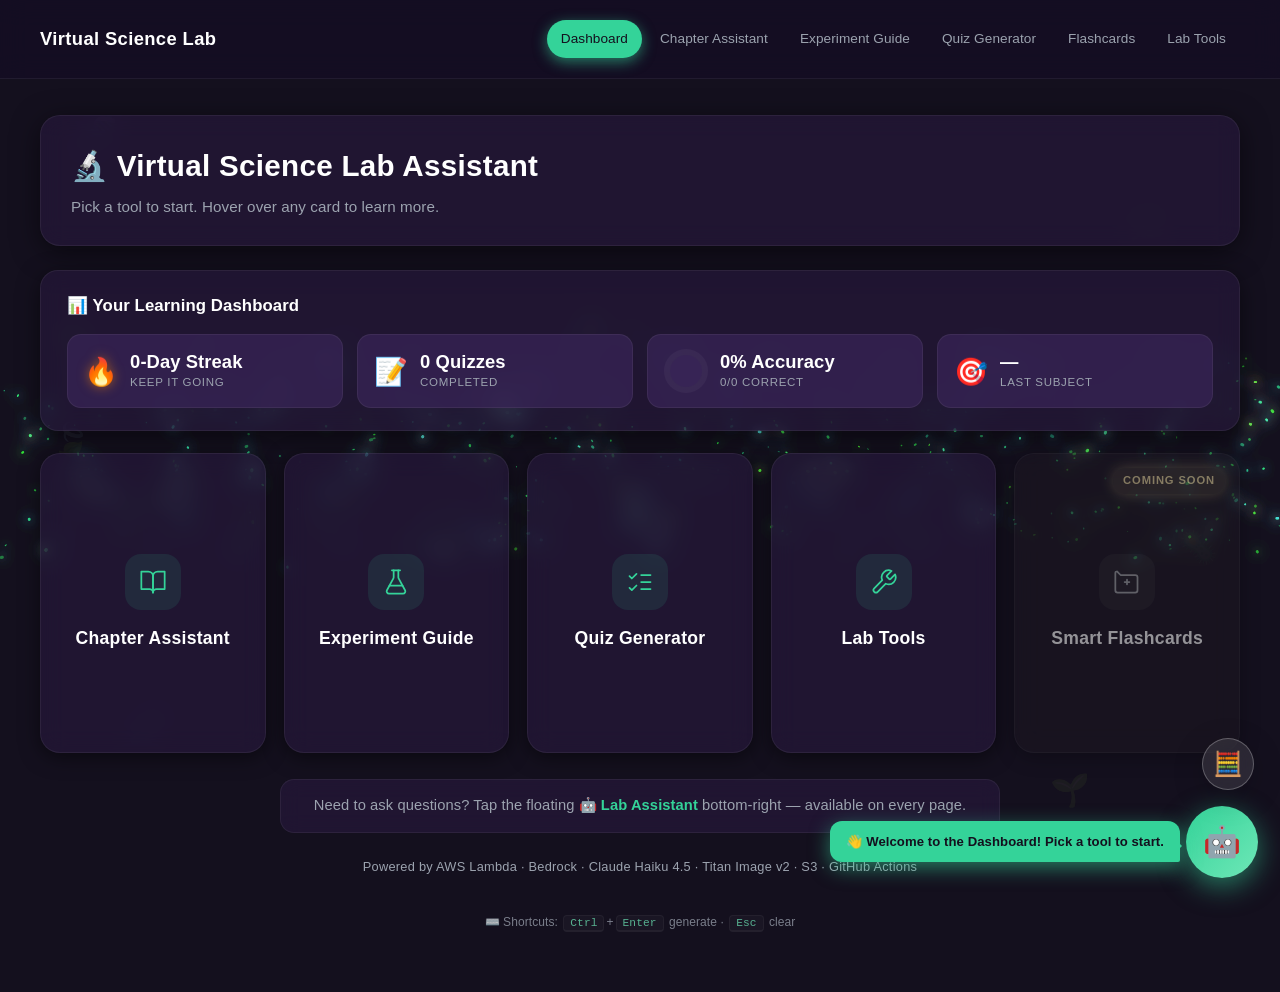
==== commit 3dba8284: "change litte" ====
--- a/frontend/index.html
+++ b/frontend/index.html
@@ -5,7 +5,7 @@
   <meta name="viewport" content="width=device-width, initial-scale=1.0" />
   <title>Virtual Science Lab Assistant</title>
   <meta name="description" content="AI-powered science learning companion for Biology, Chemistry, Physics, and General Science." />
-  <link rel="icon" href="LOGO.png" />
+  <link rel="icon" href="data:image/svg+xml,<svg xmlns=%22http://www.w3.org/2000/svg%22 viewBox=%220 0 100 100%22><text y=%22.9em%22 font-size=%2290%22>🔬</text></svg>" />
   <link rel="stylesheet" href="styles.css" />
   <link rel="stylesheet" href="global-chat.css" />
   <link rel="stylesheet" href="toolkit.css" />
@@ -15,7 +15,7 @@
 
   <nav class="navbar">
     <div class="nav-inner">
-      <a class="brand" href="welcome.html"><img src="LOGO.png" alt="Logo" style="height:1.5em;vertical-align:middle;margin-right:0.3em" />Virtual Science Lab</a>
+      <a class="brand" href="welcome.html">Virtual Science Lab</a>
       <div class="nav-links">
         <a class="nav-link active" href="index.html">Dashboard</a>
         <a class="nav-link" href="chapter.html">Chapter Assistant</a>
@@ -29,7 +29,7 @@
 
   <main class="page">
     <div class="page-header">
-      <h1><img src="LOGO.png" alt="Logo" style="height:1.5em;vertical-align:middle;margin-right:0.3em" />Virtual Science Lab Assistant</h1>
+      <h1>🔬 Virtual Science Lab Assistant</h1>
       <p>Pick a tool to start. Hover over any card to learn more.</p>
     </div>
 
@@ -79,7 +79,7 @@
     </div>
 
     <p class="footer-hint">
-      Need to ask questions? Tap the floating <strong>Lab Assistant</strong> bottom-right — available on every page.
+      Need to ask questions? Tap the floating <strong>🤖 Lab Assistant</strong> bottom-right — available on every page.
     </p>
 
     <div class="footer">
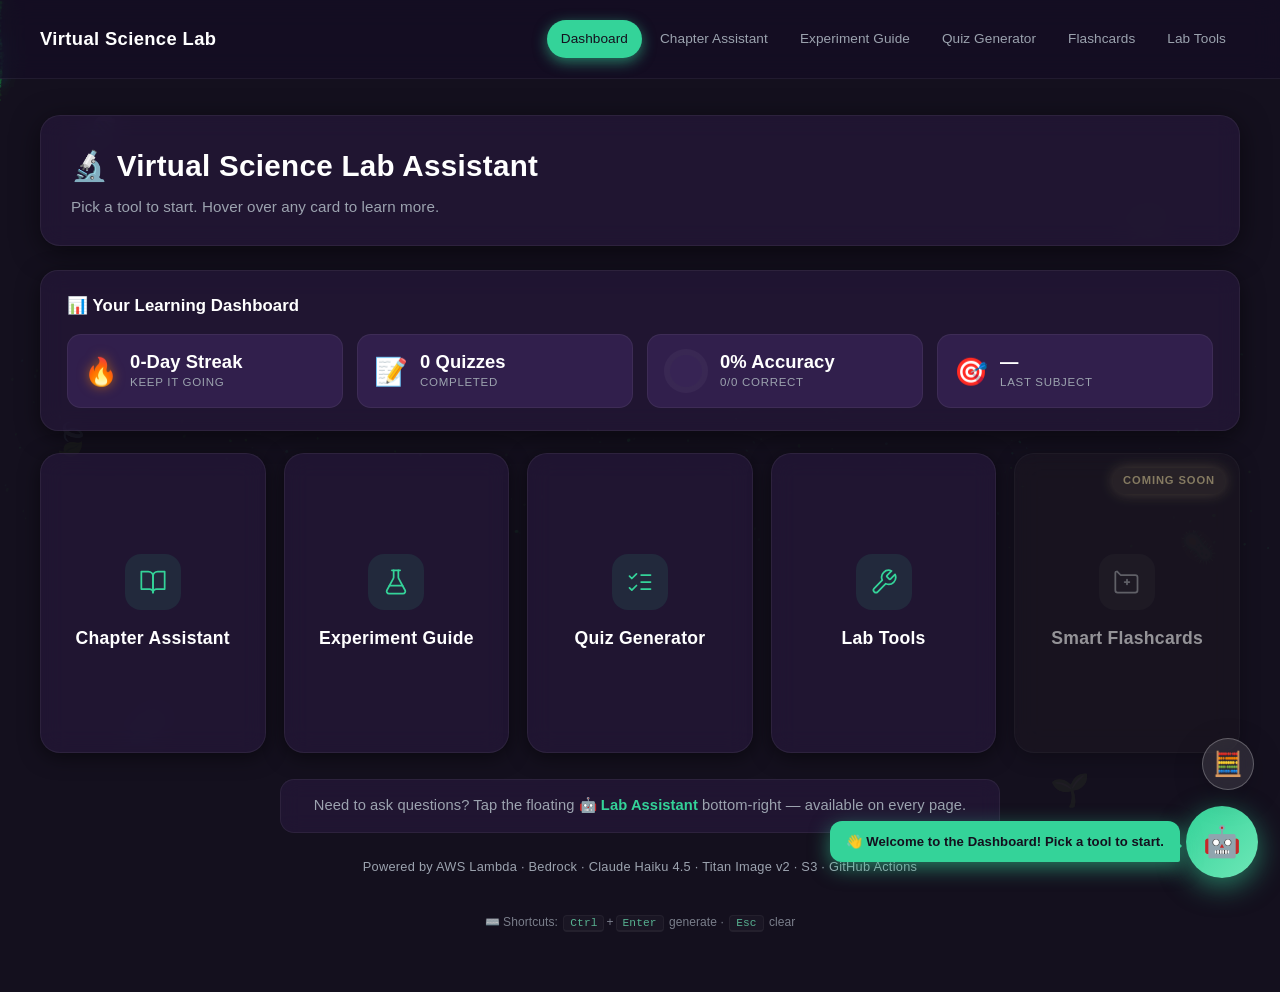
==== commit f16a22d2: "logo improve" ====
--- a/frontend/index.html
+++ b/frontend/index.html
@@ -15,7 +15,7 @@
 
   <nav class="navbar">
     <div class="nav-inner">
-      <a class="brand" href="welcome.html">Virtual Science Lab</a>
+      <a class="brand" href="welcome.html"> Virtual Science Lab</a>
       <div class="nav-links">
         <a class="nav-link active" href="index.html">Dashboard</a>
         <a class="nav-link" href="chapter.html">Chapter Assistant</a>
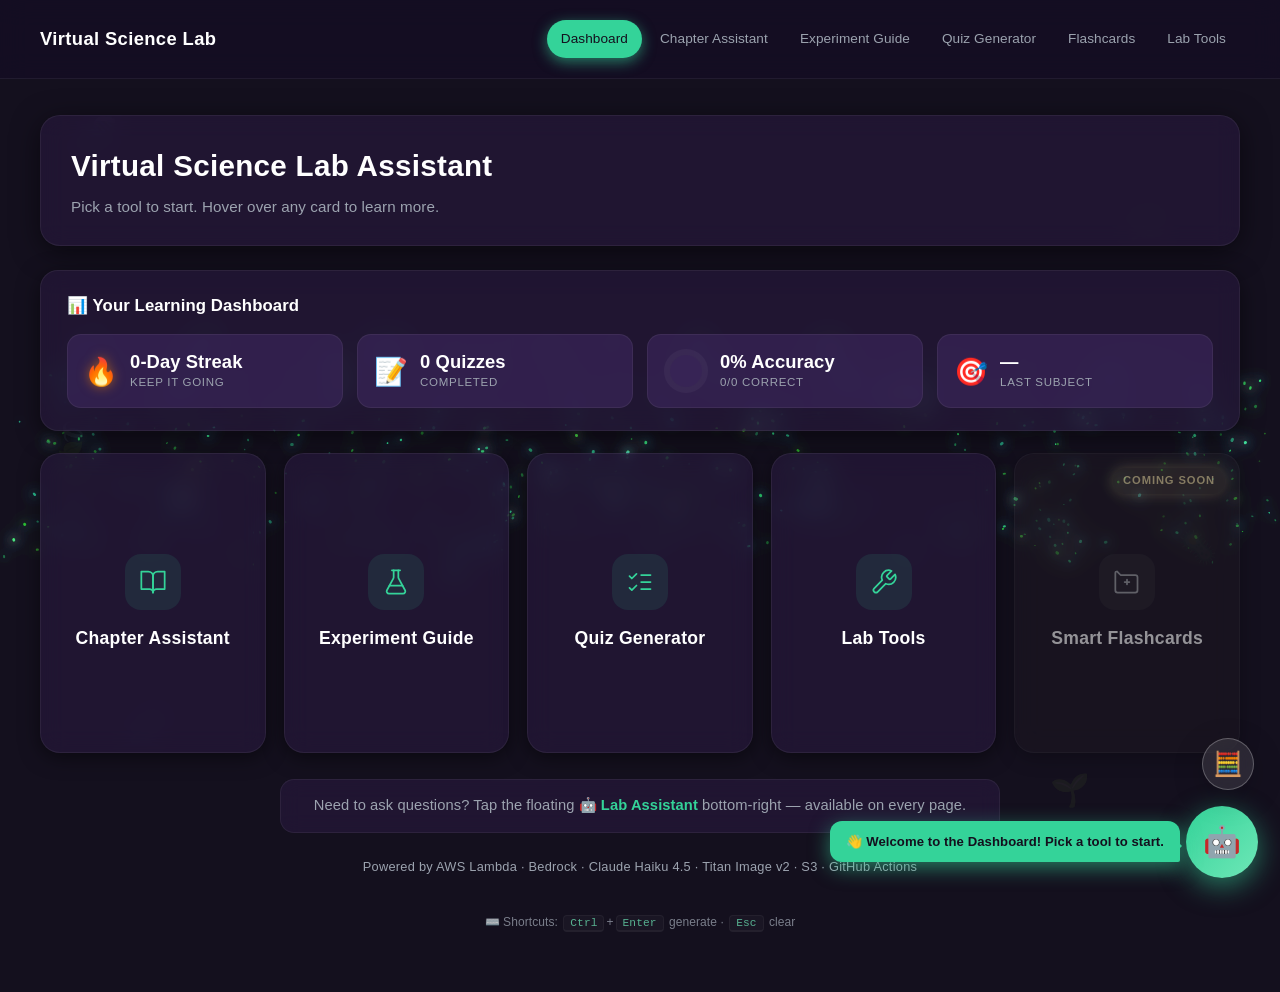
==== commit d9f58ca4: "fix issue" ====
--- a/frontend/index.html
+++ b/frontend/index.html
@@ -29,7 +29,7 @@
 
   <main class="page">
     <div class="page-header">
-      <h1>🔬 Virtual Science Lab Assistant</h1>
+      <h1>Virtual Science Lab Assistant</h1>
       <p>Pick a tool to start. Hover over any card to learn more.</p>
     </div>
 
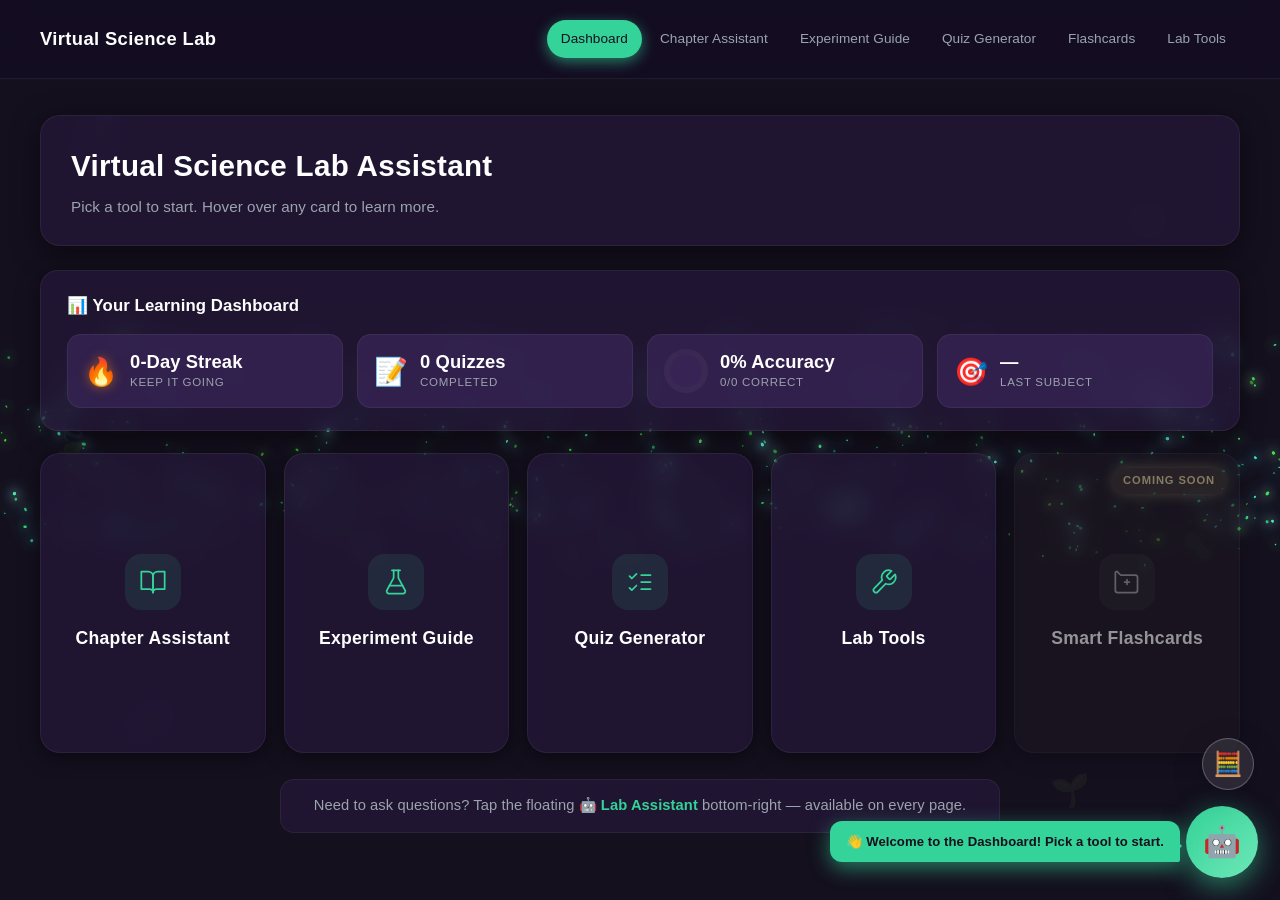
==== commit 8f785994: "improve design" ====
--- a/frontend/index.html
+++ b/frontend/index.html
@@ -81,10 +81,6 @@
     <p class="footer-hint">
       Need to ask questions? Tap the floating <strong>🤖 Lab Assistant</strong> bottom-right — available on every page.
     </p>
-
-    <div class="footer">
-      Powered by AWS Lambda · Bedrock · Claude Haiku 4.5 · Titan Image v2 · S3 · GitHub Actions
-    </div>
   </main>
 
   <script src="config.js"></script>
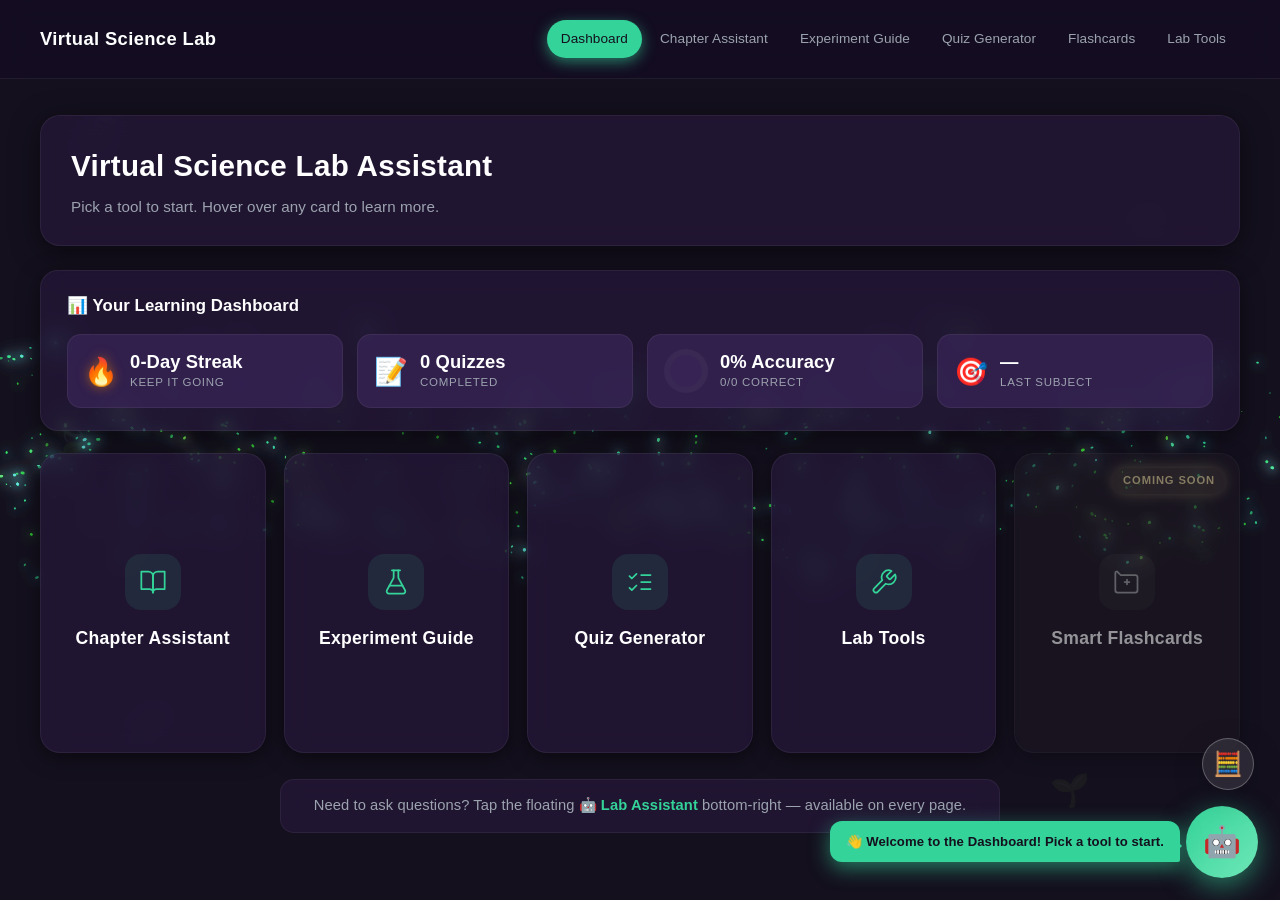
==== commit ebedd5f3: "Replace URL not configured errors with friendly demo-mode messages" ====
--- a/frontend/index.html
+++ b/frontend/index.html
@@ -103,7 +103,6 @@
         tile.setAttribute('href', '#');
         tile.addEventListener('click', (e) => {
           e.preventDefault();
-          showToast('Flashcards backend not yet deployed', 'info');
         });
         if (badge) {
           badge.textContent = 'Coming Soon';
--- a/frontend/flashcards.css
+++ b/frontend/flashcards.css
@@ -255,6 +255,7 @@
   flex-wrap: wrap;
   justify-content: center;
 }
+.fc-actions[hidden] { display: none; }
 .fc-grade {
   border: none;
   cursor: pointer;
@@ -305,6 +306,7 @@
   gap: 8px;
   align-items: center;
 }
+.fc-hint-row[hidden] { display: none; }
 
 .fc-summary {
   background: var(--c-bg-glass-2);
@@ -318,6 +320,7 @@
   gap: 10px;
   align-items: center;
 }
+.fc-summary[hidden] { display: none; }
 .fc-summary h3 {
   color: var(--c-text-strong);
   font-size: 1.4rem;
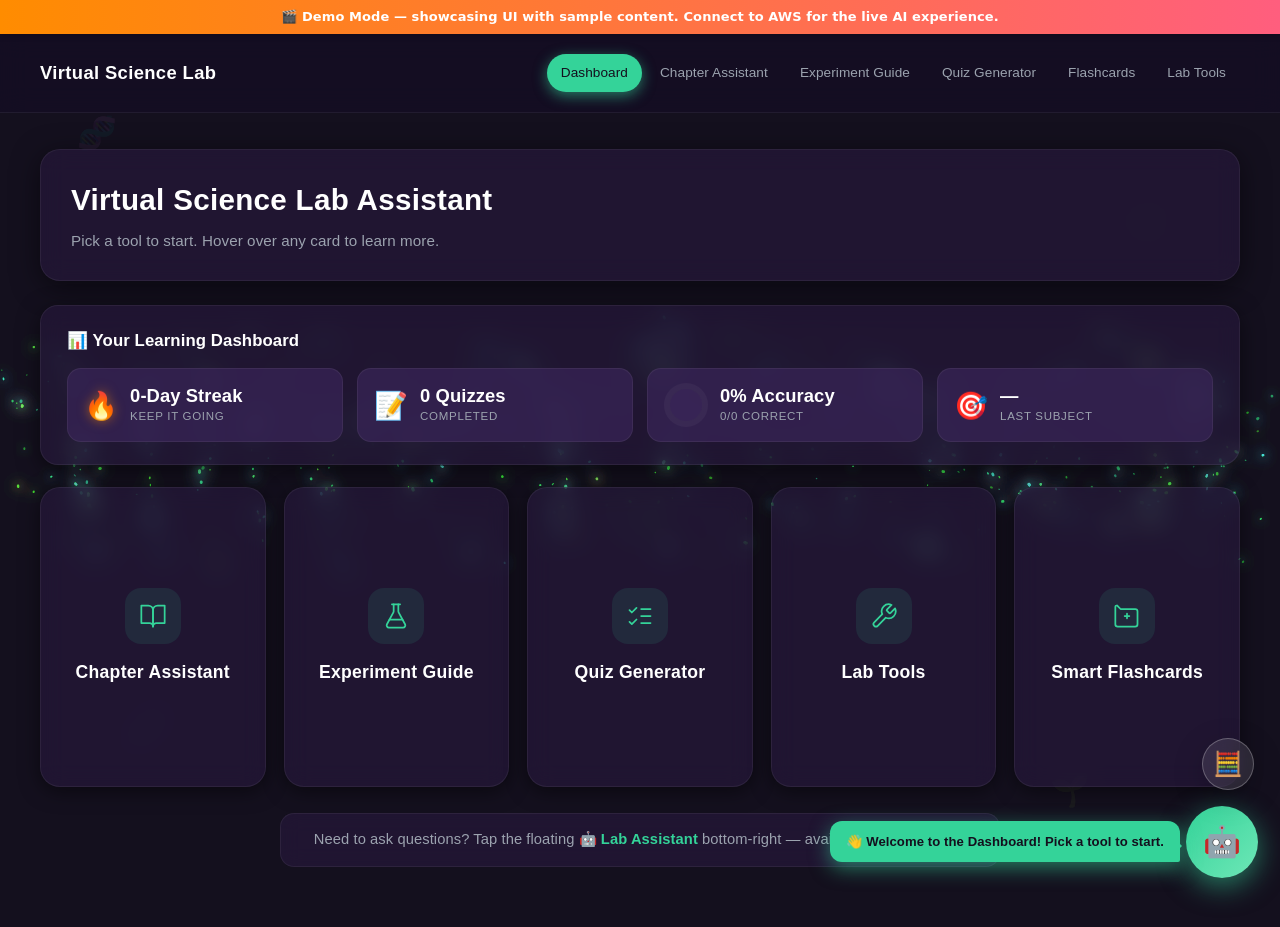
==== commit 9220e9d7: "Add demo mode for AI-free deployment" ====
--- a/frontend/index.html
+++ b/frontend/index.html
@@ -84,6 +84,7 @@
   </main>
 
   <script src="config.js"></script>
+  <script src="demo-mode.js"></script>
   <script src="progress.js"></script>
   <script src="common.js"></script>
   <script src="vortex.js"></script>
@@ -103,6 +104,7 @@
         tile.setAttribute('href', '#');
         tile.addEventListener('click', (e) => {
           e.preventDefault();
+          showToast('Flashcards backend not yet deployed', 'info');
         });
         if (badge) {
           badge.textContent = 'Coming Soon';
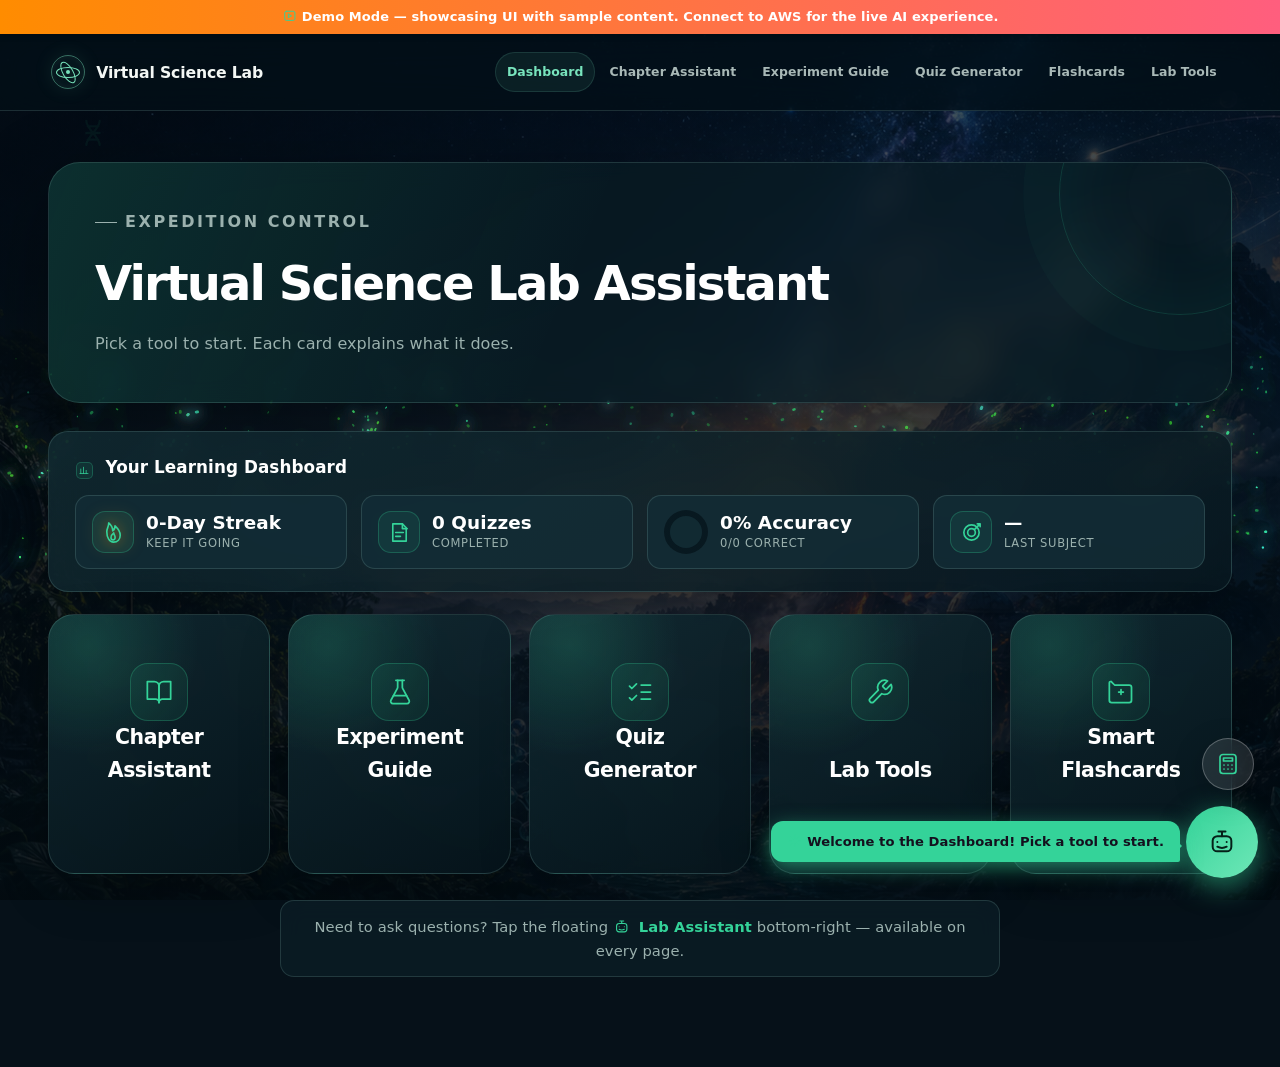
==== commit f8d06df3: "redesign welcome page and the index card issue" ====
--- a/frontend/index.html
+++ b/frontend/index.html
@@ -5,13 +5,15 @@
   <meta name="viewport" content="width=device-width, initial-scale=1.0" />
   <title>Virtual Science Lab Assistant</title>
   <meta name="description" content="AI-powered science learning companion for Biology, Chemistry, Physics, and General Science." />
-  <link rel="icon" href="data:image/svg+xml,<svg xmlns=%22http://www.w3.org/2000/svg%22 viewBox=%220 0 100 100%22><text y=%22.9em%22 font-size=%2290%22>🔬</text></svg>" />
+  <link rel="icon" href="assets/icons/lab-mark.svg" />
   <link rel="stylesheet" href="styles.css" />
   <link rel="stylesheet" href="global-chat.css" />
   <link rel="stylesheet" href="toolkit.css" />
   <link rel="stylesheet" href="flashcards.css" />
+  <link rel="stylesheet" href="redesign.css" />
+  <link rel="stylesheet" href="ui-icons.css" />
 </head>
-<body>
+<body class="dashboard-page">
 
   <nav class="navbar">
     <div class="nav-inner">
@@ -30,7 +32,7 @@
   <main class="page">
     <div class="page-header">
       <h1>Virtual Science Lab Assistant</h1>
-      <p>Pick a tool to start. Hover over any card to learn more.</p>
+      <p>Pick a tool to start. Each card explains what it does.</p>
     </div>
 
     <section class="progress-dashboard" id="progressDashboard"></section>
@@ -41,40 +43,40 @@
           <svg viewBox="0 0 24 24"><path d="M2 3h6a4 4 0 0 1 4 4v14a3 3 0 0 0-3-3H2z"/><path d="M22 3h-6a4 4 0 0 0-4 4v14a3 3 0 0 1 3-3h7z"/></svg>
         </div>
         <h3>Chapter Assistant</h3>
-        <p></p>
+        <p>Generate a structured overview of the main chapters in Biology, Chemistry, Physics, or General Science.</p>
       </a>
 
-      <a class="tile" href="experiment.html" data-desc="Get a complete experiment guide with safety briefing. Optionally upload a reference document.">
+      <a class="tile" href="experiment.html" data-desc="Get a complete experiment guide with a safety briefing. Optionally upload a reference document.">
         <div class="tile-icon">
           <svg viewBox="0 0 24 24"><path d="M14 2v6a2 2 0 0 0 .245.96l5.51 10.08A2 2 0 0 1 18 22H6a2 2 0 0 1-1.755-2.96l5.51-10.08A2 2 0 0 0 10 8V2"/><path d="M6.453 15h11.094"/><path d="M8.5 2h7"/></svg>
         </div>
         <h3>Experiment Guide</h3>
-        <p></p>
+        <p>Get a complete experiment guide with a safety briefing. Optionally upload a reference document.</p>
       </a>
 
-      <a class="tile" href="quiz.html" data-desc="AI-generated quizzes with outline refinement, strict JSON questions, and interactive grading.">
+      <a class="tile" href="quiz.html" data-desc="AI-generated quizzes: refine an outline, generate questions, and grade your answers interactively.">
         <div class="tile-icon">
           <svg viewBox="0 0 24 24"><path d="m3 17 2 2 4-4"/><path d="m3 7 2 2 4-4"/><path d="M13 6h8"/><path d="M13 12h8"/><path d="M13 18h8"/></svg>
         </div>
         <h3>Quiz Generator</h3>
-        <p></p>
+        <p>AI-generated quizzes: refine an outline, generate questions, and grade your answers interactively.</p>
       </a>
 
-      <a class="tile" href="lab-tools.html" data-desc="Three tools in one: Safety Assistant, AI Image Generator, and What If scenario simulator.">
+      <a class="tile" href="lab-tools.html" data-desc="Three tools in one: Safety Assistant, AI Image Generator, and AI-guided What-If scenario explanations.">
         <div class="tile-icon">
           <svg viewBox="0 0 24 24"><path d="M14.7 6.3a1 1 0 0 0 0 1.4l1.6 1.6a1 1 0 0 0 1.4 0l3.77-3.77a6 6 0 0 1-7.94 7.94l-6.91 6.91a2.12 2.12 0 0 1-3-3l6.91-6.91a6 6 0 0 1 7.94-7.94l-3.76 3.76z"/></svg>
         </div>
         <h3>Lab Tools</h3>
-        <p></p>
+        <p>Three tools in one: Safety Assistant, AI Image Generator, and AI-guided What-If scenario explanations.</p>
       </a>
 
-      <a class="tile" href="flashcards.html" id="flashTile" data-desc="AI-generated spaced repetition decks to lock science concepts into your long-term memory.">
+      <a class="tile" href="flashcards.html" id="flashTile" data-desc="AI-generated spaced-repetition decks to lock science concepts into your long-term memory.">
         <span class="tile-badge tile-badge-coming" id="flashBadge">Coming Soon</span>
         <div class="tile-icon">
           <svg viewBox="0 0 24 24"><path d="M21 8a2 2 0 0 0-2-2H6.5L4 3.5A1 1 0 0 0 3 3a1 1 0 0 0-1 1v15a2 2 0 0 0 2 2h15a2 2 0 0 0 2-2z"/><path d="M14 12h-4"/><path d="M12 10v4"/></svg>
         </div>
         <h3>Smart Flashcards</h3>
-        <p></p>
+        <p>AI-generated spaced-repetition decks to lock science concepts into your long-term memory.</p>
       </a>
     </div>
 
@@ -115,34 +117,50 @@
         if (badge) badge.remove();   // delete the badge node entirely when backend is live
       }
 
-      // Typewriter hover effect on tile descriptions
-      document.querySelectorAll('.tile').forEach(tile => {
-        const p = tile.querySelector('p');
-        const desc = tile.dataset.desc || '';
-        let typingTimer = null;
-        let charIdx = 0;
+      // Progressive enhancement: the full description is already in each <p> and
+      // stays visible if this script never runs. Only on desktop hover devices do
+      // we switch to the "type on hover / hide on leave" behaviour. On touch,
+      // keyboard, or reduced-motion the full text is shown without typing.
+      const hoverCapable = window.matchMedia('(hover: hover) and (pointer: fine)').matches;
+      const reduceMotion = window.matchMedia('(prefers-reduced-motion: reduce)').matches;
+      // Only fine-pointer hover devices that have NOT asked for reduced motion get
+      // the hide-and-type behaviour. Touch, keyboard-only, or reduced-motion keep
+      // the full HTML description shown: no initial hide(), no dashboard-typing.
+      if (hoverCapable && !reduceMotion) {
+        document.body.classList.add('dashboard-typing');
+        document.querySelectorAll('.tile').forEach((tile) => {
+          const p = tile.querySelector('p');
+          if (!p) return;
+          const desc = p.textContent.trim();   // single source of truth: the <p> copy
+          let timer = null;
 
-        tile.addEventListener('mouseenter', () => {
-          clearInterval(typingTimer);
-          charIdx = 0;
-          p.textContent = '';
-          p.classList.add('typing');
-          typingTimer = setInterval(() => {
-            if (charIdx >= desc.length) {
-              clearInterval(typingTimer);
-              p.classList.remove('typing');
-              return;
-            }
-            p.textContent += desc[charIdx++];
-          }, 18);
+          const stop = () => { if (timer) { clearInterval(timer); timer = null; } };
+          const showFull = () => { stop(); p.textContent = desc; };
+          const hide = () => { stop(); p.textContent = ''; };
+          const typeOut = () => {
+            stop();
+            // If the card already has keyboard focus, keep the full text shown and
+            // never clear or re-type it when the mouse enters or leaves.
+            if (tile.matches(':focus-within')) { showFull(); return; }
+            if (reduceMotion) { showFull(); return; }
+            let i = 0;
+            p.textContent = '';
+            timer = setInterval(() => {
+              if (i >= desc.length) { stop(); return; }
+              p.textContent += desc[i++];
+            }, 18);
+          };
+
+          hide();   // start hidden once typing mode is active
+          tile.addEventListener('mouseenter', typeOut);
+          tile.addEventListener('mouseleave', () => { if (tile.matches(':focus-within')) return; hide(); });
+          tile.addEventListener('focusin', showFull);
+          tile.addEventListener('focusout', () => { if (tile.matches(':hover')) return; hide(); });
         });
-        tile.addEventListener('mouseleave', () => {
-          clearInterval(typingTimer);
-          p.classList.remove('typing');
-          p.textContent = '';
-        });
-      });
+      }
     });
   </script>
+  <script src="redesign.js"></script>
+  <script src="ui-icons.js"></script>
 </body>
 </html>
--- a/frontend/styles.css
+++ b/frontend/styles.css
@@ -391,6 +391,33 @@
   font-size: 0.85rem;
   color: var(--c-accent-2);
   font-weight: 500;
+}
+
+.reference-input-group {
+  margin-top: 14px;
+  padding: 16px;
+  border: 1px solid var(--c-border);
+  border-radius: 14px;
+  background: rgba(5, 19, 26, 0.34);
+}
+.reference-input-group > label:first-child { margin-top: 0; }
+.reference-or {
+  display: flex;
+  align-items: center;
+  gap: 12px;
+  margin: 14px 0 2px;
+  color: var(--c-muted);
+  font-size: 0.72rem;
+  font-weight: 700;
+  letter-spacing: 0.12em;
+  text-transform: uppercase;
+}
+.reference-or::before,
+.reference-or::after {
+  content: '';
+  height: 1px;
+  flex: 1;
+  background: var(--c-border);
 }
 
 /* ─── Output panel ───────────────────────────────────────────────────── */
--- a/frontend/redesign.css
+++ b/frontend/redesign.css
@@ -0,0 +1,720 @@
+/* Virtual Science Lab — Scientific Expedition redesign layer.
+   This file intentionally overrides presentation only; existing page logic stays untouched. */
+
+:root {
+  --exp-bg: #061119;
+  --exp-bg-deep: #030a10;
+  --exp-surface: rgba(12, 30, 39, .78);
+  --exp-surface-strong: rgba(15, 37, 46, .94);
+  --exp-line: rgba(176, 233, 221, .15);
+  --exp-line-strong: rgba(176, 233, 221, .28);
+  --exp-text: #f3f7f4;
+  --exp-muted: #9bb1ae;
+  --exp-green: #78e4bd;
+  --exp-cyan: #72d9e7;
+  --exp-amber: #f4bd68;
+  --exp-violet: #b995ea;
+  --exp-radius-sm: 12px;
+  --exp-radius: 20px;
+  --exp-radius-lg: 32px;
+  --exp-shadow: 0 24px 80px rgba(0, 0, 0, .34);
+  --exp-max: 1320px;
+  --c-bg-page: var(--exp-bg);
+  --c-bg-glass: rgba(12, 30, 39, .74);
+  --c-bg-glass-2: rgba(19, 45, 54, .86);
+  --c-input-bg: rgba(4, 18, 25, .72);
+  --c-input-bg-focus: rgba(8, 29, 37, .9);
+  --c-border: var(--exp-line);
+  --c-border-strong: var(--exp-line-strong);
+  --c-text: var(--exp-text);
+  --c-text-strong: #fff;
+  --c-muted: var(--exp-muted);
+  --c-shadow: rgba(0, 0, 0, .32);
+  --c-shadow-strong: rgba(0, 0, 0, .5);
+}
+
+html { scroll-behavior: smooth; scroll-padding-top: 96px; }
+body {
+  background:
+    radial-gradient(circle at 8% -12%, rgba(34, 119, 104, .2), transparent 33rem),
+    radial-gradient(circle at 88% 18%, rgba(38, 100, 134, .16), transparent 30rem),
+    linear-gradient(180deg, #07141c 0%, #061119 45%, #040c12 100%);
+  color: var(--exp-text);
+  font-family: Inter, ui-sans-serif, system-ui, -apple-system, BlinkMacSystemFont, "Segoe UI", sans-serif;
+  overflow-x: hidden;
+}
+
+body::before {
+  content: "";
+  position: fixed;
+  inset: 0;
+  z-index: -2;
+  pointer-events: none;
+  opacity: .18;
+  background-image: url("data:image/svg+xml,%3Csvg viewBox='0 0 180 180' xmlns='http://www.w3.org/2000/svg'%3E%3Cfilter id='n'%3E%3CfeTurbulence type='fractalNoise' baseFrequency='.9' numOctaves='2' stitchTiles='stitch'/%3E%3C/filter%3E%3Crect width='100%25' height='100%25' filter='url(%23n)' opacity='.24'/%3E%3C/svg%3E");
+  mix-blend-mode: soft-light;
+}
+
+::selection { color: #02110d; background: var(--exp-green); }
+:focus-visible { outline: 2px solid var(--exp-green); outline-offset: 4px; }
+
+.skip-link {
+  position: fixed;
+  top: 12px;
+  left: 12px;
+  z-index: 1000;
+  transform: translateY(-160%);
+  padding: 10px 14px;
+  color: #061119;
+  background: var(--exp-green);
+  border-radius: 10px;
+  font-weight: 800;
+}
+.skip-link:focus { transform: translateY(0); }
+
+/* Shared navigation */
+.navbar {
+  position: sticky;
+  top: 0;
+  z-index: 200;
+  background: rgba(4, 16, 23, .72);
+  border-bottom: 1px solid var(--exp-line);
+  backdrop-filter: blur(22px) saturate(130%);
+  -webkit-backdrop-filter: blur(22px) saturate(130%);
+  transition: background .3s ease, box-shadow .3s ease;
+}
+.navbar.is-scrolled { background: rgba(3, 12, 17, .93); box-shadow: 0 14px 40px rgba(0, 0, 0, .22); }
+.nav-inner {
+  width: min(100%, 1500px);
+  min-height: 76px;
+  margin: 0 auto;
+  padding: 12px clamp(20px, 4vw, 64px);
+  flex-wrap: nowrap;
+}
+.brand {
+  display: inline-flex;
+  align-items: center;
+  gap: 11px;
+  color: var(--exp-text);
+  font-weight: 760;
+  font-size: .98rem;
+  letter-spacing: -.01em;
+  white-space: nowrap;
+}
+.brand:hover { color: #fff; transform: none; }
+.brand-mark {
+  position: relative;
+  display: inline-grid;
+  place-items: center;
+  width: 34px;
+  height: 34px;
+  flex: 0 0 34px;
+  color: var(--exp-green);
+  border: 1px solid rgba(120, 228, 189, .45);
+  border-radius: 50%;
+  box-shadow: inset 0 0 15px rgba(120, 228, 189, .12), 0 0 20px rgba(120, 228, 189, .1);
+}
+.brand-mark::before,
+.brand-mark::after { content: ""; position: absolute; width: 22px; height: 9px; border: 1px solid currentColor; border-radius: 50%; }
+.brand-mark::after { transform: rotate(60deg); }
+.brand-mark i { width: 4px; height: 4px; background: currentColor; border-radius: 50%; box-shadow: 0 0 10px currentColor; }
+.nav-links { gap: 2px; flex-wrap: nowrap; }
+.nav-link {
+  position: relative;
+  padding: 9px 11px;
+  color: #a9b9b7;
+  font-size: .78rem;
+  font-weight: 650;
+  letter-spacing: .005em;
+  border: 1px solid transparent;
+}
+.nav-link:hover { color: #fff; background: rgba(255,255,255,.045); }
+.nav-link.active {
+  color: var(--exp-green);
+  background: rgba(120, 228, 189, .08);
+  border-color: rgba(120, 228, 189, .14);
+  box-shadow: none;
+}
+.nav-link-cta {
+  margin-left: 8px;
+  padding-inline: 15px;
+  color: #061119 !important;
+  background: var(--exp-green) !important;
+  border-color: var(--exp-green);
+}
+.nav-toggle {
+  display: none;
+  width: 42px;
+  height: 42px;
+  border: 1px solid var(--exp-line);
+  border-radius: 12px;
+  color: var(--exp-text);
+  background: rgba(255,255,255,.035);
+  cursor: pointer;
+}
+.nav-toggle span,
+.nav-toggle::before,
+.nav-toggle::after { content: ""; display: block; width: 18px; height: 1px; margin: 5px auto; background: currentColor; transition: .25s ease; }
+.nav-toggle[aria-expanded="true"] span { opacity: 0; }
+.nav-toggle[aria-expanded="true"]::before { transform: translateY(6px) rotate(45deg); }
+.nav-toggle[aria-expanded="true"]::after { transform: translateY(-6px) rotate(-45deg); }
+
+/* Shared app pages */
+body:not(.expedition-page):not(.field-film-page) {
+  background-color: #061119;
+  background-image:
+    linear-gradient(180deg, rgba(3, 12, 18, .58), rgba(3, 12, 18, .84)),
+    radial-gradient(circle at 50% 45%, transparent 0 20%, rgba(3, 10, 15, .34) 78%),
+    url("assets/images/science-expedition-hero.png");
+  background-size: cover, cover, cover;
+  background-position: center, center, var(--page-landscape-position, center center);
+  background-attachment: fixed, fixed, fixed;
+  background-repeat: no-repeat;
+}
+body[data-page="index"] { --page-landscape-position: center 62%; }
+body[data-page="chapter"] { --page-landscape-position: 8% 72%; }
+body[data-page="experiment"] { --page-landscape-position: 54% 78%; }
+body[data-page="quiz"] { --page-landscape-position: 73% 50%; }
+body[data-page="flashcards"] { --page-landscape-position: 22% 64%; }
+body[data-page="lab-tools"] { --page-landscape-position: 91% 70%; }
+body[data-page="tutor"] { --page-landscape-position: 84% 24%; }
+
+body:not(.expedition-page) .page {
+  width: min(100%, var(--exp-max));
+  max-width: none;
+  padding: clamp(30px, 4vw, 60px) clamp(20px, 4vw, 48px) 90px;
+}
+.page-header {
+  position: relative;
+  overflow: hidden;
+  padding: clamp(28px, 4vw, 46px);
+  margin-bottom: 28px;
+  border: 1px solid var(--exp-line);
+  border-radius: var(--exp-radius-lg);
+  background:
+    linear-gradient(112deg, rgba(var(--c-accent-rgb), .13), transparent 45%),
+    rgba(9, 27, 35, .76);
+  box-shadow: var(--exp-shadow);
+}
+.page-header::after {
+  content: "";
+  position: absolute;
+  width: 240px;
+  height: 240px;
+  right: -70px;
+  top: -90px;
+  border: 1px solid rgba(var(--c-accent-rgb), .18);
+  border-radius: 50%;
+  box-shadow: inset 0 0 80px rgba(var(--c-accent-rgb), .07), 0 0 0 36px rgba(var(--c-accent-rgb), .025);
+}
+.page-eyebrow {
+  display: flex;
+  gap: 8px;
+  align-items: center;
+  margin-bottom: 10px;
+  color: var(--c-accent);
+  font-size: .68rem;
+  font-weight: 800;
+  letter-spacing: .16em;
+  text-transform: uppercase;
+}
+.page-eyebrow::before { content: ""; width: 22px; height: 1px; background: currentColor; }
+.page-header h1 { max-width: 780px; margin-bottom: 9px; font-size: clamp(1.8rem, 4vw, 3rem); font-weight: 720; letter-spacing: -.04em; }
+.page-header p { max-width: 720px; color: var(--exp-muted); font-size: 1rem; }
+
+.card,
+.progress-dashboard,
+.flashcard-panel {
+  border: 1px solid var(--exp-line);
+  border-radius: var(--exp-radius);
+  background: linear-gradient(145deg, rgba(17, 42, 50, .82), rgba(8, 24, 32, .82));
+  box-shadow: 0 16px 48px rgba(0,0,0,.18);
+  backdrop-filter: blur(18px);
+}
+.card { padding: clamp(22px, 3vw, 32px); margin-bottom: 22px; }
+.card:hover { border-color: rgba(var(--c-accent-rgb), .32); }
+.card h2 { font-size: 1.15rem; letter-spacing: -.015em; }
+
+.input,
+textarea,
+select {
+  min-height: 48px;
+  border-color: var(--exp-line);
+  border-radius: var(--exp-radius-sm);
+  background: rgba(2, 13, 19, .65);
+}
+.input:hover { border-color: var(--exp-line-strong); }
+label { color: #b6c8c5; font-size: .68rem; letter-spacing: .12em; }
+
+.btn {
+  min-height: 44px;
+  border-radius: 999px;
+  font-weight: 750;
+  letter-spacing: -.005em;
+  transition: transform .25s ease, box-shadow .25s ease, background .25s ease;
+}
+.btn:hover { transform: translateY(-2px); }
+.btn-primary {
+  color: #04110e;
+  background: var(--c-accent);
+  border-color: var(--c-accent);
+  box-shadow: 0 9px 28px rgba(var(--c-accent-rgb), .18);
+}
+.btn-secondary,
+.btn-outline { border-color: var(--exp-line-strong); background: rgba(255,255,255,.04); }
+
+.tile-grid { gap: 18px; }
+.tile {
+  position: relative;
+  min-height: 260px;
+  justify-content: flex-end;
+  overflow: hidden;
+  border: 1px solid var(--exp-line);
+  border-radius: 26px;
+  background:
+    radial-gradient(circle at 18% 12%, rgba(var(--c-accent-rgb), .17), transparent 38%),
+    linear-gradient(150deg, rgba(17, 43, 51, .88), rgba(6, 20, 27, .9));
+  box-shadow: 0 18px 50px rgba(0,0,0,.22);
+  isolation: isolate;
+}
+.tile::before {
+  content: "";
+  position: absolute;
+  inset: 0;
+  z-index: -1;
+  background: linear-gradient(120deg, transparent 30%, rgba(var(--c-accent-rgb), .12), transparent 70%);
+  transform: translateX(-110%);
+  transition: transform .7s ease;
+}
+.tile::after {
+  content: none;
+  position: absolute;
+  top: 20px;
+  right: 20px;
+  color: rgba(255,255,255,.28);
+  font-size: .58rem;
+  font-weight: 800;
+  letter-spacing: .16em;
+}
+.tile:hover { transform: translateY(-7px); border-color: rgba(var(--c-accent-rgb), .43); box-shadow: 0 25px 70px rgba(0,0,0,.34); }
+.tile:hover::before { transform: translateX(110%); }
+.tile-icon {
+  width: 58px;
+  height: 58px;
+  margin-bottom: auto;
+  color: var(--c-accent);
+  border: 1px solid rgba(var(--c-accent-rgb), .25);
+  border-radius: 18px;
+  background: rgba(var(--c-accent-rgb), .08);
+}
+.tile h3 { color: #fff; font-size: 1.28rem; letter-spacing: -.025em; }
+.tile p { min-height: 2.8em; color: var(--exp-muted); font-size: .86rem; }
+
+/* Dashboard tiles: the full description lives in each <p> and must never be
+   clipped. We override the hidden-by-default (max-height:0 / opacity:0) and the
+   hover 80px cap from styles.css so the card always grows to fit the complete
+   copy. Visibility of the text is controlled by the dashboard script: without
+   JS, or on touch / keyboard-only, or when reduced motion is requested, the copy
+   stays fully readable (no .dashboard-typing is added). Only fine-pointer hover
+   devices without reduced motion get .dashboard-typing, where the script types
+   the copy on hover and clears it on leave; the container is never
+   height-clipped, and a keyboard-focused card always keeps the full text. */
+.dashboard-page .tile p {
+  max-height: none;
+  opacity: 1;
+  overflow: visible;
+  line-height: 1.55;
+  transition: none;
+}
+.dashboard-page .tile:hover p,
+.dashboard-page .tile:focus-within p {
+  max-height: none;
+  opacity: 1;
+}
+.tile-badge { top: 18px; left: 18px; right: auto; }
+.footer-hint { color: var(--exp-muted); }
+
+/* Welcome — cinematic expedition */
+.expedition-page { --c-accent: var(--exp-green); --c-accent-rgb: 120, 228, 189; background: var(--exp-bg-deep); }
+.expedition-page #vortex-canvas { opacity: .2; mix-blend-mode: screen; }
+.expedition-page .expedition-nav { position: fixed; width: 100%; background: linear-gradient(180deg, rgba(3,10,15,.86), rgba(3,10,15,0)); border-color: transparent; }
+.expedition-page .expedition-nav.is-scrolled { background: rgba(3, 12, 17, .9); border-color: var(--exp-line); }
+.journey-progress { position: fixed; top: 0; left: 0; right: 0; z-index: 500; height: 2px; background: transparent; }
+.journey-progress span { display: block; width: 0; height: 100%; background: linear-gradient(90deg, var(--exp-green), var(--exp-cyan), var(--exp-amber)); box-shadow: 0 0 14px var(--exp-green); }
+
+.expedition-hero {
+  position: relative;
+  display: grid;
+  align-items: center;
+  min-height: 100svh;
+  overflow: hidden;
+  isolation: isolate;
+}
+.hero-media { position: absolute; inset: 0; z-index: -3; overflow: hidden; background: #06121c; }
+.hero-media img { width: 100%; height: 115%; object-fit: cover; object-position: center; will-change: transform; transform: scale(1.04); filter: saturate(.84) contrast(1.06); }
+.hero-media img { position: absolute; inset: 0; z-index: 0; }
+.hero-media-shade {
+  position: absolute;
+  inset: 0;
+  z-index: 2;
+  background:
+    linear-gradient(90deg, rgba(2, 10, 15, .94) 0%, rgba(3, 12, 18, .76) 34%, rgba(3, 12, 18, .22) 68%, rgba(3, 12, 18, .16) 100%),
+    linear-gradient(180deg, rgba(2, 8, 12, .5) 0%, transparent 24%, transparent 65%, #040d13 100%);
+}
+.hero-atmosphere {
+  position: absolute;
+  inset: 0;
+  background:
+    radial-gradient(circle at 62% 67%, rgba(244, 189, 104, .14), transparent 18%),
+    radial-gradient(circle at 45% 85%, rgba(114, 217, 231, .13), transparent 20%);
+  animation: atmosphere 8s ease-in-out infinite alternate;
+}
+@keyframes atmosphere { to { opacity: .72; transform: scale(1.04); } }
+.hero-copy { width: min(100% - 40px, var(--exp-max)); margin: 0 auto; padding: 138px 0 100px; }
+.eyebrow { display: flex; align-items: center; gap: 10px; color: var(--exp-green); font-size: .68rem; font-weight: 850; letter-spacing: .18em; text-transform: uppercase; }
+.eyebrow > span { width: 30px; height: 1px; background: currentColor; }
+.hero-copy h1 {
+  max-width: 880px;
+  margin: 22px 0 24px;
+  color: #f5f8f5;
+  font-size: clamp(3.3rem, 7.2vw, 7.5rem);
+  line-height: .94;
+  font-weight: 650;
+  letter-spacing: -.065em;
+  text-wrap: balance;
+}
+.hero-copy h1 em { color: var(--exp-green); font-family: Georgia, "Times New Roman", serif; font-weight: 400; }
+.hero-lede { max-width: 650px; color: #b3c2c0; font-size: clamp(1rem, 1.6vw, 1.19rem); line-height: 1.75; }
+.hero-actions { display: flex; flex-wrap: wrap; gap: 12px; margin-top: 34px; }
+.hero-actions .btn { display: inline-flex; align-items: center; justify-content: center; gap: 22px; min-height: 54px; padding: 0 25px; }
+.btn-expedition { min-width: 190px; background: var(--exp-green); border-color: var(--exp-green); box-shadow: 0 16px 44px rgba(120, 228, 189, .2); }
+.btn-expedition:hover { color: #02100c; box-shadow: 0 20px 60px rgba(120, 228, 189, .3); }
+.btn-ghost { color: #eef6f3; border: 1px solid rgba(255,255,255,.22); background: rgba(7, 21, 27, .45); backdrop-filter: blur(12px); }
+.btn-ghost:hover { color: #fff; border-color: rgba(255,255,255,.4); background: rgba(255,255,255,.08); }
+.hero-proof { display: flex; align-items: center; flex-wrap: wrap; gap: 10px; margin-top: 50px; color: rgba(226,238,234,.65); font-size: .68rem; font-weight: 760; letter-spacing: .1em; text-transform: uppercase; }
+.hero-proof i { width: 3px; height: 3px; border-radius: 50%; background: var(--exp-green); }
+.scroll-cue { position: absolute; right: clamp(20px, 4vw, 64px); bottom: 34px; display: flex; align-items: center; gap: 14px; color: #c8d5d1; font-size: .65rem; font-weight: 750; letter-spacing: .13em; text-transform: uppercase; writing-mode: vertical-rl; }
+.scroll-cue:hover { color: var(--exp-green); }
+.scroll-cue b { position: relative; width: 1px; height: 54px; overflow: hidden; background: rgba(255,255,255,.24); }
+.scroll-cue b::after { content: ""; position: absolute; inset: 0; background: var(--exp-green); animation: scroll-cue 2s ease-in-out infinite; transform: translateY(-100%); }
+@keyframes scroll-cue { 55%,100% { transform: translateY(100%); } }
+
+.expedition-story { position: relative; background: var(--exp-bg-deep); isolation: isolate; }
+.journey-camera {
+  position: sticky;
+  top: 0;
+  z-index: 0;
+  width: 100%;
+  height: 100svh;
+  margin-bottom: -100svh;
+  overflow: hidden;
+  pointer-events: none;
+  background: #030a10;
+}
+.journey-camera-motion {
+  position: absolute;
+  inset: 0;
+  z-index: 0;
+  transform: scale(1);
+  transform-origin: 50% 50%;
+  will-change: transform, transform-origin, filter;
+  filter: saturate(.88) contrast(1.08) brightness(.78);
+  transition:
+    transform 1.25s cubic-bezier(.22, .72, .18, 1),
+    transform-origin 1.25s cubic-bezier(.22, .72, .18, 1),
+    filter 1.25s ease;
+}
+.journey-camera-motion > img {
+  position: absolute;
+  inset: 0;
+  width: 100%;
+  height: 100%;
+  object-fit: cover;
+  object-position: center;
+  transform: scale(1.015);
+  transform-origin: center;
+}
+.journey-camera-poster { z-index: 0; }
+.journey-camera-shade {
+  position: absolute;
+  inset: 0;
+  z-index: 2;
+  background:
+    linear-gradient(90deg, rgba(2,9,13,.74) 0%, rgba(2,9,13,.25) 44%, rgba(2,9,13,.18) 68%, rgba(2,9,13,.5) 100%),
+    linear-gradient(180deg, rgba(2,8,12,.38), transparent 27%, transparent 68%, rgba(2,8,12,.8));
+  transition: background .7s ease;
+}
+.journey-camera-grid {
+  position: absolute;
+  inset: 0;
+  z-index: 3;
+  opacity: .11;
+  background-image:
+    linear-gradient(rgba(120,228,189,.16) 1px, transparent 1px),
+    linear-gradient(90deg, rgba(120,228,189,.16) 1px, transparent 1px);
+  background-size: 9vw 9vw;
+  mask-image: linear-gradient(180deg, transparent, #000 35%, #000 65%, transparent);
+}
+.camera-location {
+  position: absolute;
+  z-index: 4;
+  left: clamp(20px, 5vw, 76px);
+  bottom: clamp(22px, 5vw, 56px);
+  display: grid;
+  grid-template-columns: auto 1fr;
+  align-items: center;
+  column-gap: 12px;
+  padding: 13px 16px;
+  color: #fff;
+  border: 1px solid rgba(255,255,255,.19);
+  border-radius: 14px;
+  background: rgba(3,14,20,.54);
+  backdrop-filter: blur(14px);
+  -webkit-backdrop-filter: blur(14px);
+}
+.camera-location small { color: rgba(225,238,234,.56); font-size: .5rem; font-weight: 800; letter-spacing: .14em; text-transform: uppercase; }
+.camera-location strong { grid-column: 2; color: #f5f8f6; font-size: .76rem; font-weight: 680; }
+.camera-location,
+.camera-coordinates { transition: opacity .35s ease, transform .35s ease; }
+.journey-camera.is-moving .camera-location,
+.journey-camera.is-moving .camera-coordinates { opacity: .25; transform: translateY(8px); }
+.camera-pulse { grid-row: 1 / 3; width: 8px; height: 8px; border-radius: 50%; background: var(--exp-green); box-shadow: 0 0 0 6px rgba(120,228,189,.1), 0 0 20px var(--exp-green); animation: camera-pulse 2s ease-in-out infinite; }
+@keyframes camera-pulse { 50% { box-shadow: 0 0 0 11px rgba(120,228,189,0), 0 0 25px var(--exp-green); } }
+.camera-coordinates { position: absolute; z-index: 4; right: clamp(20px,5vw,76px); bottom: clamp(28px,5vw,62px); color: rgba(226,239,235,.48); font-size: .55rem; font-weight: 750; letter-spacing: .15em; }
+.journey-rail { position: fixed; z-index: 90; left: 24px; top: 50%; display: flex; flex-direction: column; gap: 2px; transform: translateY(-50%); opacity: 0; pointer-events: none; transition: opacity .35s ease; }
+.journey-rail.is-visible { opacity: 1; pointer-events: auto; }
+.rail-stop { display: flex; align-items: center; gap: 8px; min-height: 32px; color: rgba(255,255,255,.3); }
+.rail-stop::before { content: ""; width: 10px; height: 1px; background: currentColor; transition: width .25s; }
+.rail-stop span { font-size: .58rem; font-weight: 850; letter-spacing: .08em; }
+.rail-stop b { display: none; font-size: .62rem; font-weight: 700; }
+.rail-stop.active { color: var(--exp-green); }
+.rail-stop.active::before { width: 22px; }
+.rail-stop.active b { display: block; }
+
+/* Chapter copy stays readable at all times; camera arrival only adds a light
+   entrance polish. Content is never gated behind the camera state, so fast
+   scrolling, direct anchor loads, failed scripts, or reduced-motion all keep
+   the text and links visible and interactive. */
+.expedition-story.camera-enabled [data-journey-stop] > * {
+  opacity: 1;
+  transform: none;
+  pointer-events: auto;
+  transition: opacity .72s ease, transform .72s cubic-bezier(.2,.75,.2,1);
+}
+
+.story-intro { position: relative; z-index: 2; display: grid; align-content: center; width: min(100% - 40px, 1040px); min-height: 125svh; margin: 0 auto; padding: clamp(130px, 18vw, 220px) 0; text-align: center; }
+.story-intro::before {
+  content: "";
+  position: absolute;
+  z-index: -1;
+  left: 50%;
+  top: 50%;
+  width: min(88vw, 880px);
+  height: min(70vw, 600px);
+  transform: translate(-50%, -50%);
+  border-radius: 50%;
+  background: radial-gradient(circle, rgba(3,12,18,.82) 0%, rgba(3,12,18,.48) 45%, transparent 72%);
+}
+.story-intro .eyebrow { justify-content: center; }
+.story-intro h2,
+.workflow h2,
+.summit h2 { margin: 18px auto 20px; color: #f3f7f4; font-size: clamp(2.5rem, 5.2vw, 5rem); font-weight: 580; letter-spacing: -.055em; line-height: 1.02; }
+.story-intro > p:last-of-type { max-width: 720px; margin: 0 auto; color: var(--exp-muted); font-size: 1.08rem; }
+.story-stats { display: grid; grid-template-columns: repeat(3, 1fr); max-width: 760px; margin: 60px auto 0; border-block: 1px solid var(--exp-line); }
+.story-stats div { padding: 28px 18px; }
+.story-stats div + div { border-left: 1px solid var(--exp-line); }
+.story-stats strong { display: block; color: #fff; font-family: Georgia, serif; font-size: 2.2rem; font-weight: 400; }
+.story-stats span { color: var(--exp-muted); font-size: .68rem; letter-spacing: .12em; text-transform: uppercase; }
+
+.biome {
+  position: relative;
+  z-index: 2;
+  display: grid;
+  grid-template-columns: minmax(0, 1fr) minmax(0, 1fr);
+  align-items: center;
+  gap: clamp(50px, 8vw, 130px);
+  width: min(100% - 40px, 1220px);
+  min-height: 125svh;
+  margin: 0 auto;
+  padding: 120px 0;
+  border-top: 1px solid rgba(176,233,221,.1);
+}
+.biome-number { position: absolute; right: 0; top: 80px; color: rgba(255,255,255,.025); font-family: Georgia, serif; font-size: clamp(8rem, 20vw, 18rem); line-height: 1; pointer-events: none; }
+.biome-copy {
+  position: relative;
+  z-index: 2;
+  padding: clamp(28px, 4vw, 48px);
+  border: 1px solid rgba(176,233,221,.16);
+  border-radius: 26px;
+  background: linear-gradient(145deg, rgba(3,16,22,.84), rgba(4,18,24,.62));
+  box-shadow: 0 28px 80px rgba(0,0,0,.3);
+  backdrop-filter: blur(20px);
+  -webkit-backdrop-filter: blur(20px);
+}
+.biome-copy h2 { margin: 17px 0 22px; color: #fff; font-size: clamp(2.8rem, 5vw, 5.2rem); font-weight: 580; letter-spacing: -.06em; line-height: .98; }
+.biome-copy > p:not(.eyebrow) { max-width: 540px; color: var(--exp-muted); font-size: 1.04rem; line-height: 1.8; }
+.feature-list { margin: 34px 0; padding: 0; list-style: none; border-top: 1px solid var(--exp-line); }
+.feature-list li { display: flex; gap: 16px; align-items: flex-start; padding: 18px 0; border-bottom: 1px solid var(--exp-line); }
+.feature-list li > span { margin-top: 3px; color: var(--exp-green); font-family: Georgia, serif; font-size: .8rem; }
+.feature-list strong { display: block; color: #eef5f2; font-size: .91rem; }
+.feature-list small { display: block; margin-top: 3px; color: var(--exp-muted); font-size: .78rem; }
+.text-link { display: inline-flex; align-items: center; gap: 26px; color: #f1f6f4; font-size: .82rem; font-weight: 780; }
+.text-link span { color: var(--exp-green); transition: transform .2s; }
+.text-link:hover { color: var(--exp-green); }
+.text-link:hover span { transform: translateX(5px); }
+.biome-visual { position: relative; display: grid; place-items: center; aspect-ratio: 1 / 1; border: 1px solid rgba(176,233,221,.2); border-radius: 50%; background: radial-gradient(circle, rgba(120,228,189,.13), rgba(3,12,17,.1) 48%, rgba(3,12,17,.5) 70%); box-shadow: inset 0 0 90px rgba(120,228,189,.08), 0 20px 80px rgba(0,0,0,.2); backdrop-filter: blur(5px); }
+.biome-visual::before,
+.biome-visual::after { content: ""; position: absolute; border: 1px solid var(--exp-line); border-radius: 50%; }
+.biome-visual::before { inset: 8%; }
+.biome-visual::after { inset: 19%; border-style: dashed; animation: orbit-spin 30s linear infinite; }
+@keyframes orbit-spin { to { transform: rotate(360deg); } }
+.specimen-card { position: relative; z-index: 2; display: grid; place-items: center; width: 58%; aspect-ratio: 1; color: var(--exp-green); }
+.specimen-card svg { width: 70%; overflow: visible; fill: rgba(120,228,189,.1); stroke: currentColor; stroke-width: 1.2; }
+.specimen-card small { margin-top: 18px; color: var(--exp-muted); font-size: .6rem; letter-spacing: .16em; }
+.specimen-orbit { position: absolute; inset: 0; border: 1px solid rgba(120,228,189,.25); border-radius: 50%; box-shadow: 0 0 55px rgba(120,228,189,.12); }
+.scan-lines { position: absolute; inset: 14%; border-radius: 50%; opacity: .25; background: repeating-linear-gradient(0deg, transparent 0 8px, rgba(120,228,189,.12) 9px); }
+
+.biome-chemistry { --exp-green: var(--exp-cyan); }
+.biome-chemistry .biome-visual { background: radial-gradient(circle, rgba(114,217,231,.12), rgba(3,12,17,.2) 48%, rgba(3,12,17,.82) 70%); }
+.molecule-field { position: relative; width: 66%; aspect-ratio: 1; animation: molecule-float 6s ease-in-out infinite; }
+@keyframes molecule-float { 50% { transform: translateY(-10px) rotate(3deg); } }
+.atom { position: absolute; z-index: 3; width: 42px; height: 42px; border: 1px solid rgba(114,217,231,.7); border-radius: 50%; background: radial-gradient(circle at 32% 28%, #dafaff, #34a6bd 45%, #0a3e4c 72%); box-shadow: 0 0 35px rgba(114,217,231,.35); }
+.a1 { left: 42%; top: 40%; width: 54px; height: 54px; }
+.a2 { left: 4%; top: 18%; }.a3 { right: 4%; top: 5%; }.a4 { right: 0; bottom: 11%; }
+.bond { position: absolute; z-index: 1; height: 2px; transform-origin: left center; background: linear-gradient(90deg, rgba(114,217,231,.8), rgba(114,217,231,.2)); }
+.b1 { left: 17%; top: 32%; width: 38%; transform: rotate(26deg); }.b2 { left: 51%; top: 45%; width: 49%; transform: rotate(-45deg); }.b3 { left: 52%; top: 48%; width: 48%; transform: rotate(36deg); }
+.formula-card,
+.measure-card { position: absolute; right: 5%; bottom: 6%; z-index: 5; min-width: 180px; padding: 16px 18px; border: 1px solid var(--exp-line-strong); border-radius: 14px; background: rgba(3,15,21,.78); backdrop-filter: blur(14px); }
+.formula-card small,
+.measure-card small { display: block; color: var(--exp-cyan); font-size: .52rem; font-weight: 850; letter-spacing: .15em; }
+.formula-card strong,
+.measure-card strong { display: block; margin: 4px 0; color: #fff; font-family: Georgia, serif; font-size: 1.45rem; font-weight: 400; }
+.formula-card span,
+.measure-card span { color: var(--exp-muted); font-size: .63rem; }
+
+.biome-physics { --exp-green: var(--exp-amber); }
+.biome-physics .biome-visual { background: radial-gradient(circle, rgba(244,189,104,.11), rgba(3,12,17,.2) 48%, rgba(3,12,17,.82) 70%); }
+.force-orbit { position: relative; width: 60%; aspect-ratio: 1; border: 1px solid rgba(244,189,104,.34); border-radius: 50%; animation: orbit-spin 22s linear infinite reverse; }
+.force-orbit::before { content: ""; position: absolute; inset: 22%; border: 1px solid rgba(244,189,104,.22); border-radius: 50%; }
+.force-orbit span { position: absolute; width: 12px; height: 12px; border-radius: 50%; background: var(--exp-amber); box-shadow: 0 0 22px var(--exp-amber); }
+.force-orbit span:nth-child(1) { left: 12%; top: 18%; }.force-orbit span:nth-child(2) { right: 4%; top: 47%; }.force-orbit span:nth-child(3) { left: 30%; bottom: 2%; }
+.force-orbit b { position: absolute; inset: 43%; border-radius: 50%; background: #fff3d5; box-shadow: 0 0 45px var(--exp-amber); }
+.measure-card small { color: var(--exp-amber); }
+
+.workflow { position: relative; z-index: 2; width: min(100% - 40px, 1220px); margin: 0 auto; padding: clamp(130px, 16vw, 220px) 0; border-top: 1px solid var(--exp-line); }
+.workflow::before { content: ""; position: absolute; z-index: -1; inset: 8% -6%; border-radius: 42px; background: linear-gradient(180deg, rgba(3,12,18,.76), rgba(3,12,18,.9)); box-shadow: 0 30px 100px rgba(0,0,0,.32); }
+.workflow-heading { display: grid; grid-template-columns: 1fr 1fr; column-gap: 70px; align-items: end; }
+.workflow-heading .eyebrow { grid-column: 1 / -1; }
+.workflow-heading h2 { margin-inline: 0; }
+.workflow-heading > p:last-child { max-width: 430px; padding-bottom: 12px; color: var(--exp-muted); }
+.workflow-grid { display: grid; grid-template-columns: repeat(4, 1fr); margin-top: 70px; border-block: 1px solid var(--exp-line); }
+.workflow-step { position: relative; min-height: 290px; padding: 30px 25px; }
+.workflow-step + .workflow-step { border-left: 1px solid var(--exp-line); }
+.workflow-step > span { color: rgba(255,255,255,.3); font-family: Georgia, serif; font-size: .75rem; }
+.step-icon { display: grid; place-items: center; width: 54px; height: 54px; margin: 42px 0 26px; color: var(--exp-green); border: 1px solid rgba(120,228,189,.3); border-radius: 50%; font-family: Georgia, serif; font-size: 1.35rem; }
+.workflow-step h3 { color: #fff; font-size: 1.05rem; }
+.workflow-step p { margin-top: 8px; color: var(--exp-muted); font-size: .8rem; line-height: 1.65; }
+
+.summit { position: relative; z-index: 2; min-height: 120svh; overflow: hidden; background: transparent; }
+.summit::before { content: ""; position: absolute; inset: 0; background: linear-gradient(180deg, rgba(4,12,18,.2) 0%, rgba(3,10,15,.42) 28%, rgba(3,10,15,.9) 100%); }
+.summit-glow { position: absolute; width: min(70vw, 900px); aspect-ratio: 1; left: 50%; top: 44%; transform: translate(-50%, -50%); border-radius: 50%; background: radial-gradient(circle, rgba(120,228,189,.11), transparent 62%); }
+.summit-content { position: relative; z-index: 2; display: grid; align-content: center; min-height: calc(100svh - 100px); width: min(100% - 40px, 950px); margin: 0 auto; padding: 120px 0; text-align: center; }
+.summit-content .eyebrow { justify-content: center; }
+.summit-content > p:not(.eyebrow) { max-width: 600px; margin: 0 auto; color: #aebfbb; }
+.summit-actions { justify-content: center; }
+.expedition-footer { position: absolute; z-index: 3; left: 0; right: 0; bottom: 0; display: grid; grid-template-columns: 1fr auto 1fr; align-items: center; gap: 20px; padding: 24px clamp(20px, 4vw, 64px); border-top: 1px solid var(--exp-line); color: var(--exp-muted); font-size: .68rem; }
+.expedition-footer > span { justify-self: end; }
+
+.reveal { opacity: 0; transform: translateY(30px); transition: opacity .8s cubic-bezier(.2,.75,.2,1), transform .8s cubic-bezier(.2,.75,.2,1); }
+.reveal.is-visible { opacity: 1; transform: translateY(0); }
+
+/* Home (expedition) page: body copy is always shown directly, never gated on
+   the reveal script. The background exploration animation stays; the text does
+   not wait for it. */
+.expedition-page .reveal { opacity: 1; transform: none; }
+
+/* Existing floating assistants remain functional, visually aligned. */
+.global-chat-fab,
+.toolkit-fab,
+#global-chat-fab,
+#toolkit-fab { border: 1px solid var(--exp-line-strong) !important; box-shadow: 0 16px 45px rgba(0,0,0,.34) !important; backdrop-filter: blur(16px); }
+.global-chat-panel,
+.toolkit-panel { border-color: var(--exp-line) !important; background: rgba(6,20,27,.96) !important; }
+
+@media (max-width: 1120px) {
+  .nav-toggle { display: block; }
+  .nav-links { position: absolute; top: calc(100% + 1px); left: 16px; right: 16px; display: grid; gap: 3px; max-height: 0; padding: 0 8px; overflow: hidden; opacity: 0; pointer-events: none; border: 1px solid transparent; border-radius: 0 0 18px 18px; background: rgba(4,16,23,.97); transition: max-height .35s ease, opacity .25s ease, padding .35s ease; }
+  .nav-links.is-open { max-height: 560px; padding: 10px 8px 14px; opacity: 1; pointer-events: auto; border-color: var(--exp-line); }
+  .nav-link { padding: 11px 14px; }
+  .nav-link-cta { margin: 4px 0 0; text-align: center; }
+  .journey-rail { display: none; }
+}
+
+@media (max-width: 860px) {
+  .hero-media-shade { background: linear-gradient(90deg, rgba(2,10,15,.91), rgba(3,12,18,.55)), linear-gradient(180deg, rgba(2,8,12,.35), transparent 45%, #040d13 100%); }
+  .hero-copy h1 { font-size: clamp(3rem, 12vw, 5.3rem); }
+  /* Let stacked content set its own height; keep breathing room without forcing
+     tall svh blocks that leave large empty gaps on narrow screens. */
+  .expedition-page .story-intro { min-height: auto; padding: clamp(96px, 14vw, 150px) 0; }
+  .expedition-page .biome { grid-template-columns: 1fr; min-height: auto; gap: 50px; padding: clamp(84px, 12vw, 120px) 0; }
+  .biome-chemistry .biome-copy { order: 2; }
+  .biome-chemistry .biome-visual { order: 1; }
+  .biome-visual { width: min(100%, 540px); margin: 0 auto; }
+  .expedition-page .workflow { padding: clamp(96px, 13vw, 170px) 0; }
+  .workflow-heading { grid-template-columns: 1fr; }
+  .workflow-grid { grid-template-columns: repeat(2, 1fr); }
+  .workflow-step:nth-child(3) { border-left: 0; border-top: 1px solid var(--exp-line); }
+  .workflow-step:nth-child(4) { border-top: 1px solid var(--exp-line); }
+  .expedition-page .summit { min-height: auto; }
+  .expedition-page .summit-content { min-height: auto; padding: clamp(96px, 14vw, 140px) 0 128px; }
+  .expedition-footer { grid-template-columns: 1fr auto; }
+  .expedition-footer p { display: none; }
+}
+
+@media (max-width: 600px) {
+  .nav-inner { min-height: 66px; padding-inline: 16px; }
+  .brand { font-size: .86rem; }
+  .brand-mark { width: 30px; height: 30px; flex-basis: 30px; }
+  body:not(.expedition-page) .page { padding-inline: 15px; }
+  .page-header { padding: 26px 22px; border-radius: 23px; }
+  .tile { min-height: 230px; }
+  .hero-copy { width: min(100% - 32px, var(--exp-max)); padding-top: 105px; }
+  .hero-copy h1 { font-size: clamp(2.75rem, 15vw, 4.2rem); }
+  .hero-lede { font-size: .96rem; }
+  .hero-actions { display: grid; }
+  .hero-actions .btn { width: 100%; }
+  .hero-proof { gap: 8px; }
+  .hero-proof i:nth-of-type(2) { display: none; }
+  .scroll-cue { display: none; }
+  .story-stats { grid-template-columns: 1fr; }
+  .story-stats div + div { border-left: 0; border-top: 1px solid var(--exp-line); }
+  .journey-camera-motion { filter: saturate(.9) contrast(1.08) brightness(.68); }
+  .journey-camera-shade { background: linear-gradient(180deg, rgba(2,9,13,.34), rgba(2,9,13,.14) 35%, rgba(2,9,13,.62) 100%); }
+  .camera-location { left: 16px; bottom: 18px; padding: 10px 12px; }
+  .camera-coordinates { display: none; }
+  .expedition-page .story-intro { min-height: auto; padding: clamp(72px, 20vw, 120px) 0; }
+  .expedition-page .biome { width: min(100% - 32px, 1220px); min-height: auto; padding: clamp(64px, 16vw, 110px) 0; }
+  .biome-copy { padding: 25px 22px; }
+  .biome-copy h2 { font-size: 3rem; }
+  .formula-card,
+  .measure-card { right: 0; bottom: -15px; min-width: 160px; }
+  .workflow { width: min(100% - 32px, 1220px); }
+  .workflow-grid { grid-template-columns: 1fr; }
+  .workflow-step { min-height: auto; }
+  .workflow-step + .workflow-step { border-left: 0; border-top: 1px solid var(--exp-line); }
+  .step-icon { margin: 26px 0 20px; }
+  .summit-content h2 { font-size: 3rem; }
+  .expedition-footer { padding-inline: 16px; }
+}
+
+@media (prefers-reduced-motion: reduce) {
+  html { scroll-behavior: auto; }
+  *, *::before, *::after { animation-duration: .01ms !important; animation-iteration-count: 1 !important; transition-duration: .01ms !important; }
+  .reveal { opacity: 1; transform: none; }
+}
+
+@media print {
+  .navbar, .journey-rail, .journey-progress, .scroll-cue { display: none !important; }
+  body { color: #111; background: #fff; }
+  .card, .page-header { color: #111; background: #fff; box-shadow: none; }
+}
--- a/frontend/ui-icons.css
+++ b/frontend/ui-icons.css
@@ -0,0 +1,105 @@
+/* One consistent expedition-style icon language across all app pages. */
+.vsl-icon {
+  display: inline-flex;
+  align-items: center;
+  justify-content: center;
+  width: 1.05em;
+  height: 1.05em;
+  flex: 0 0 auto;
+  margin-inline: .08em;
+  color: var(--c-accent, #78e4bd);
+  vertical-align: -.16em;
+}
+.vsl-icon svg { display: block; width: 100%; height: 100%; overflow: visible; }
+.vsl-status-dot {
+  display: inline-block;
+  width: .62em;
+  height: .62em;
+  margin-inline: .18em;
+  border: 1px solid currentColor;
+  border-radius: 50%;
+  background: color-mix(in srgb, currentColor 28%, transparent);
+  box-shadow: 0 0 9px currentColor;
+  vertical-align: .02em;
+}
+.vsl-status-dot[data-tone="good"] { color: #78e4bd; }
+.vsl-status-dot[data-tone="medium"] { color: #f4bd68; }
+.vsl-status-dot[data-tone="hard"] { color: #ff7e79; }
+.vsl-status-dot[data-tone="neutral"] { color: #9bb1ae; }
+
+.stat-emoji {
+  display: grid !important;
+  place-items: center;
+  width: 42px !important;
+  height: 42px !important;
+  flex: 0 0 42px;
+  color: var(--c-accent) !important;
+  font-size: 1rem !important;
+  text-shadow: none !important;
+  border: 1px solid rgba(var(--c-accent-rgb), .26);
+  border-radius: 13px;
+  background: rgba(var(--c-accent-rgb), .08);
+}
+.stat-emoji .vsl-icon { width: 23px; height: 23px; margin: 0; }
+.streak-flame { animation: none !important; }
+
+h1 > .vsl-icon,
+h2 > .vsl-icon,
+h3 > .vsl-icon,
+.gc-title > .vsl-icon,
+.tk-title > .vsl-icon {
+  width: 1em;
+  height: 1em;
+  margin-right: .38em;
+  padding: .12em;
+  border: 1px solid rgba(var(--c-accent-rgb), .26);
+  border-radius: .3em;
+  background: rgba(var(--c-accent-rgb), .08);
+}
+
+.topic-icon .vsl-icon,
+.node-icon .vsl-icon,
+.outline-icon .vsl-icon,
+.tile-icon .vsl-icon { width: 1em; height: 1em; margin: 0; }
+
+.gc-fab .vsl-icon,
+#global-chat-fab .vsl-icon,
+.global-chat-fab .vsl-icon {
+  width: 28px;
+  height: 28px;
+  margin: 0;
+  color: #052018;
+}
+.tk-fab-icon { display: grid; place-items: center; }
+.tk-fab-icon .vsl-icon,
+.tk-fab .vsl-icon,
+#tk-fab .vsl-icon,
+#toolkit-fab .vsl-icon {
+  width: 24px;
+  height: 24px;
+  margin: 0;
+  color: var(--c-accent, #78e4bd);
+}
+.gc-icon-btn .vsl-icon,
+.gc-send-btn .vsl-icon,
+.tk-close .vsl-icon,
+.tk-f-copy .vsl-icon,
+.fb-up .vsl-icon,
+.fb-down .vsl-icon {
+  width: 18px;
+  height: 18px;
+  margin: 0;
+}
+.gc-empty .vsl-icon,
+.chat-bubble .vsl-icon,
+.footer-hint .vsl-icon,
+.toast .vsl-icon,
+.error-msg .vsl-icon { margin-right: .28em; }
+
+.floating-icon { color: var(--c-accent); }
+.floating-icon .vsl-icon { width: 1em; height: 1em; margin: 0; }
+
+@media (max-width: 600px) {
+  .stat-emoji { width: 38px !important; height: 38px !important; flex-basis: 38px; }
+  .stat-emoji .vsl-icon { width: 21px; height: 21px; }
+}
